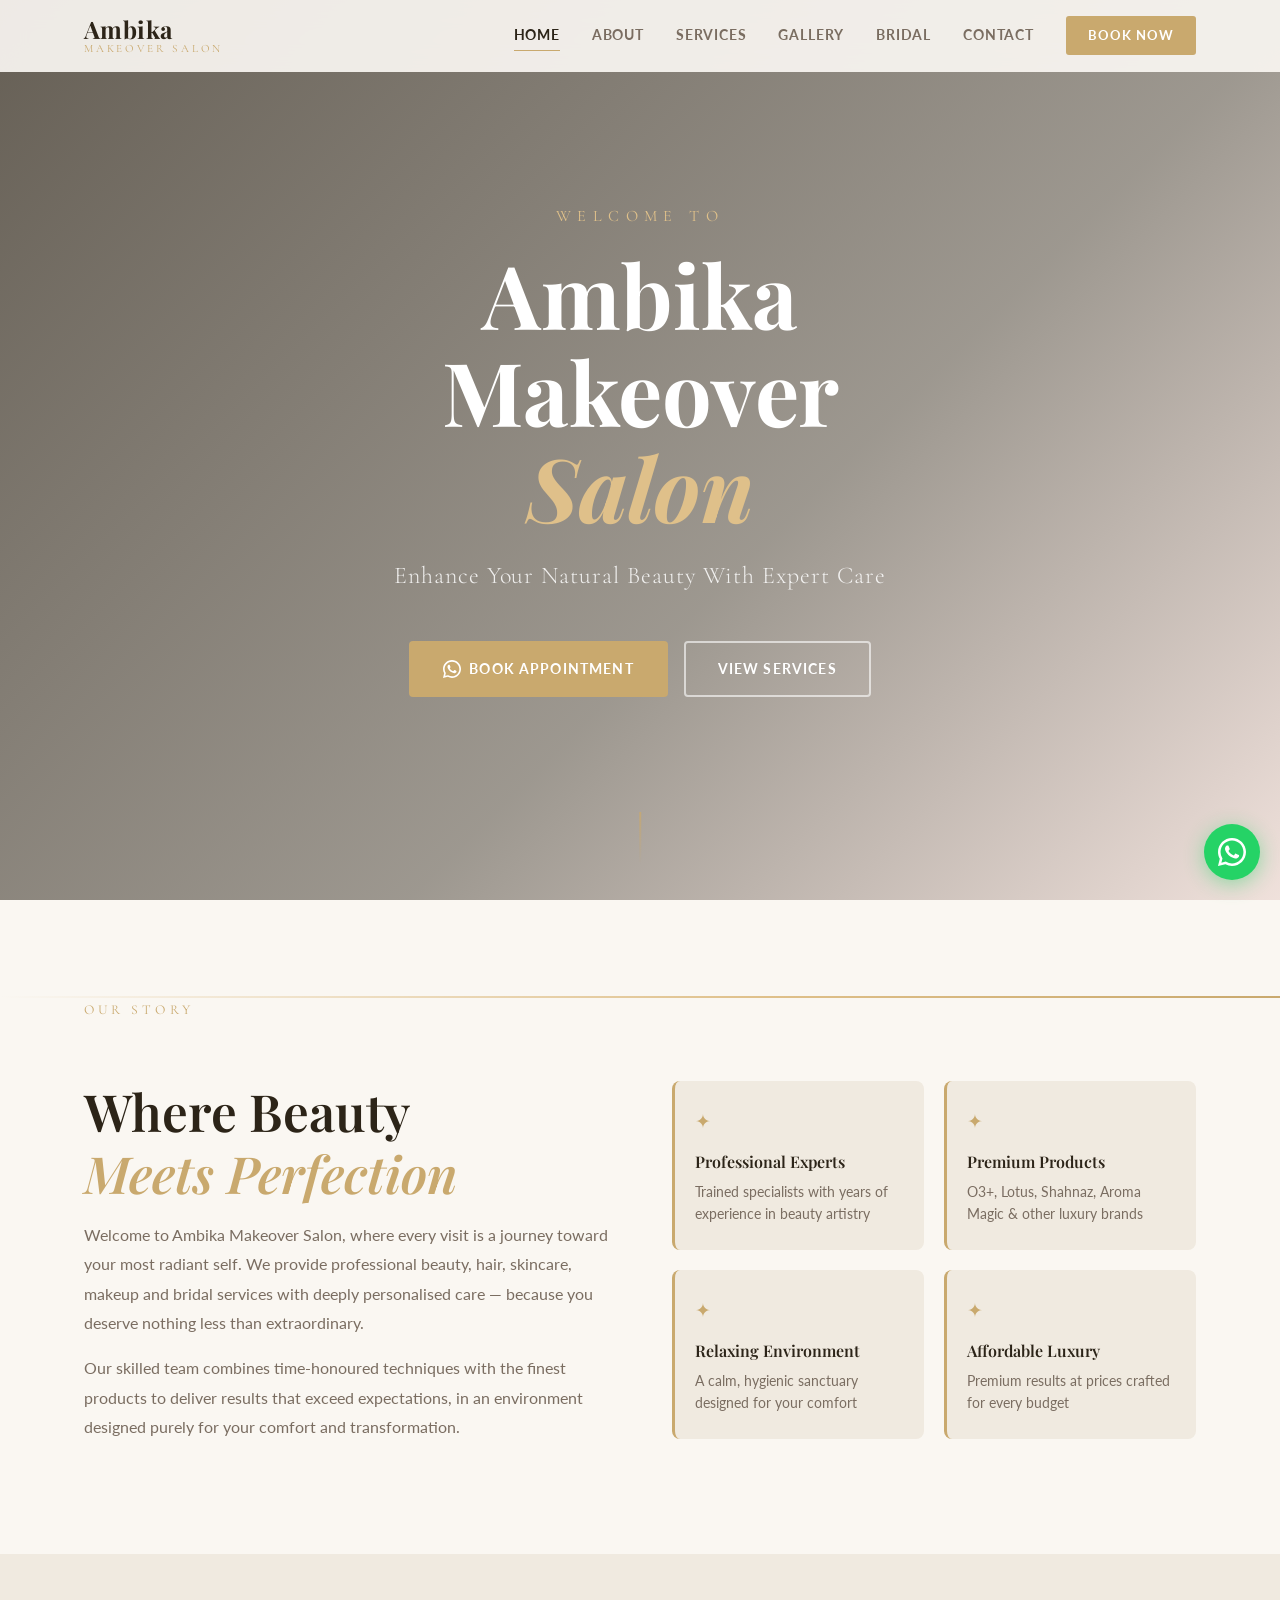
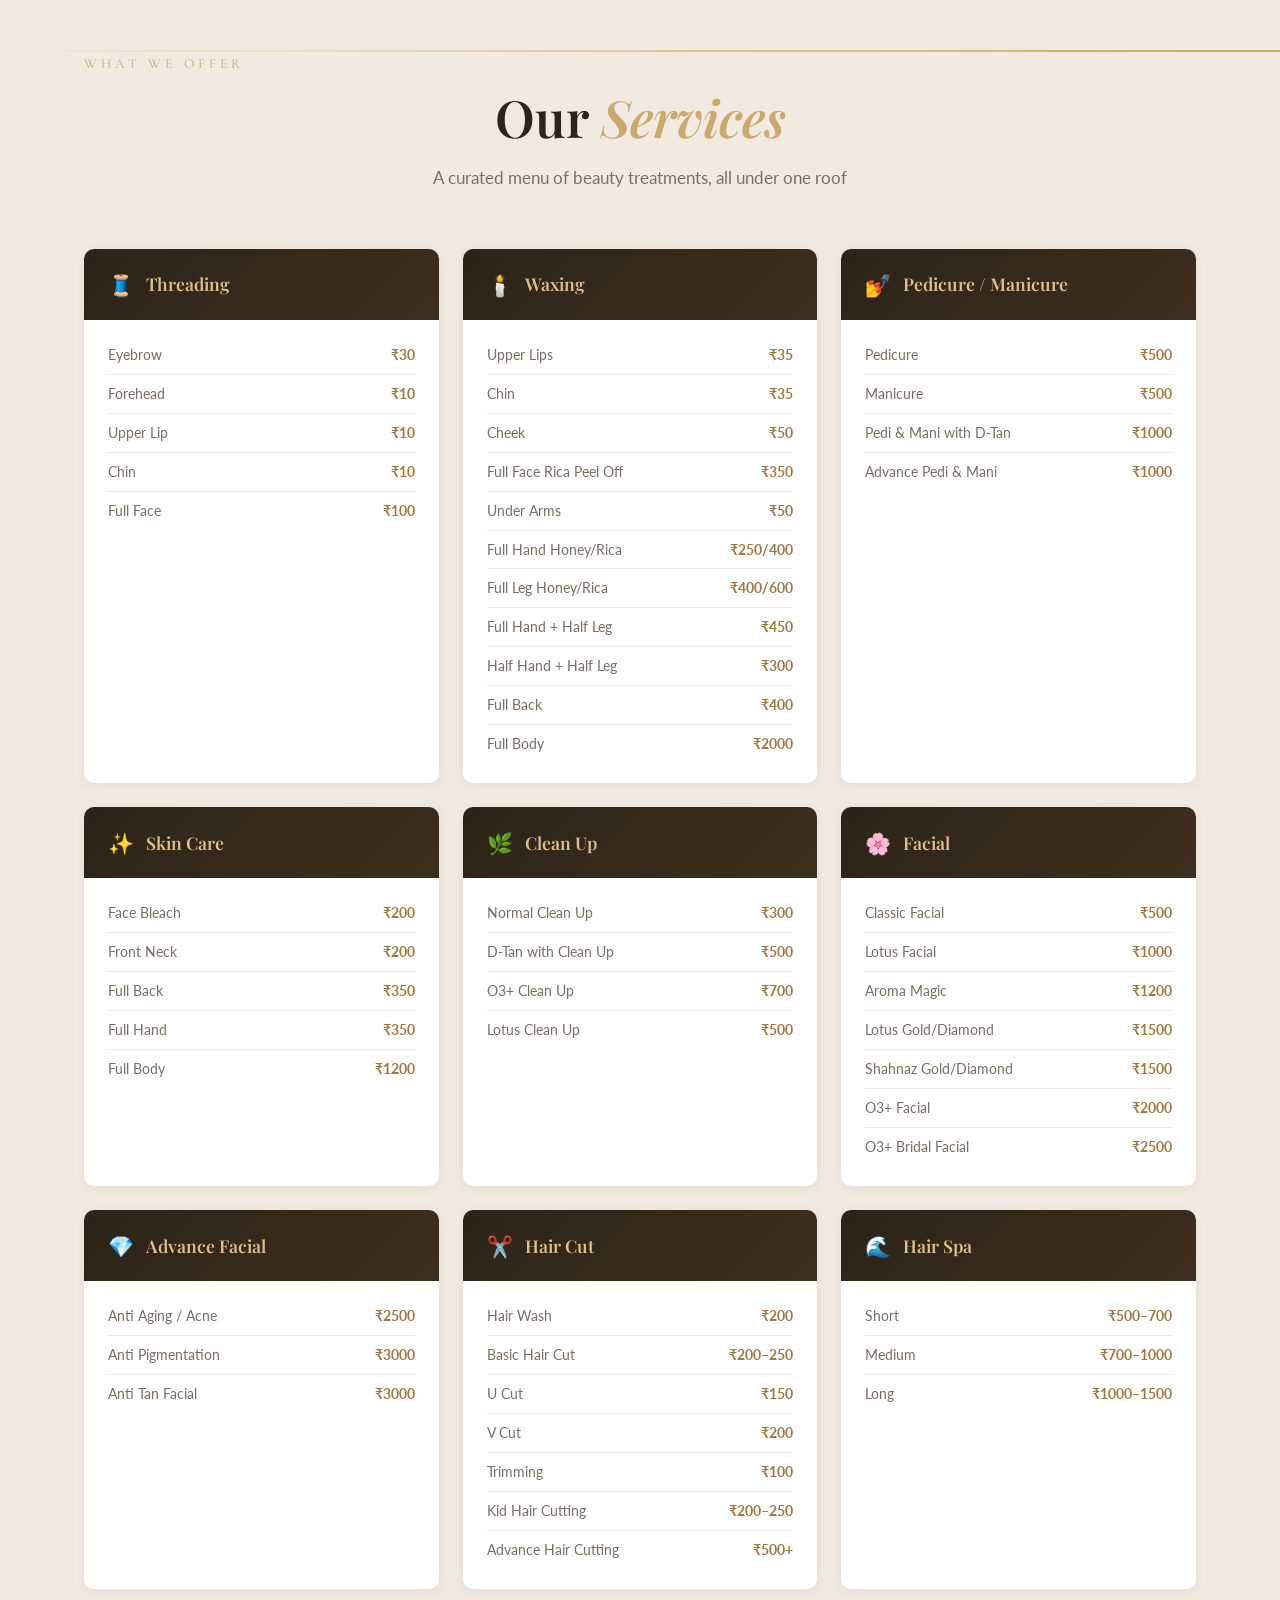
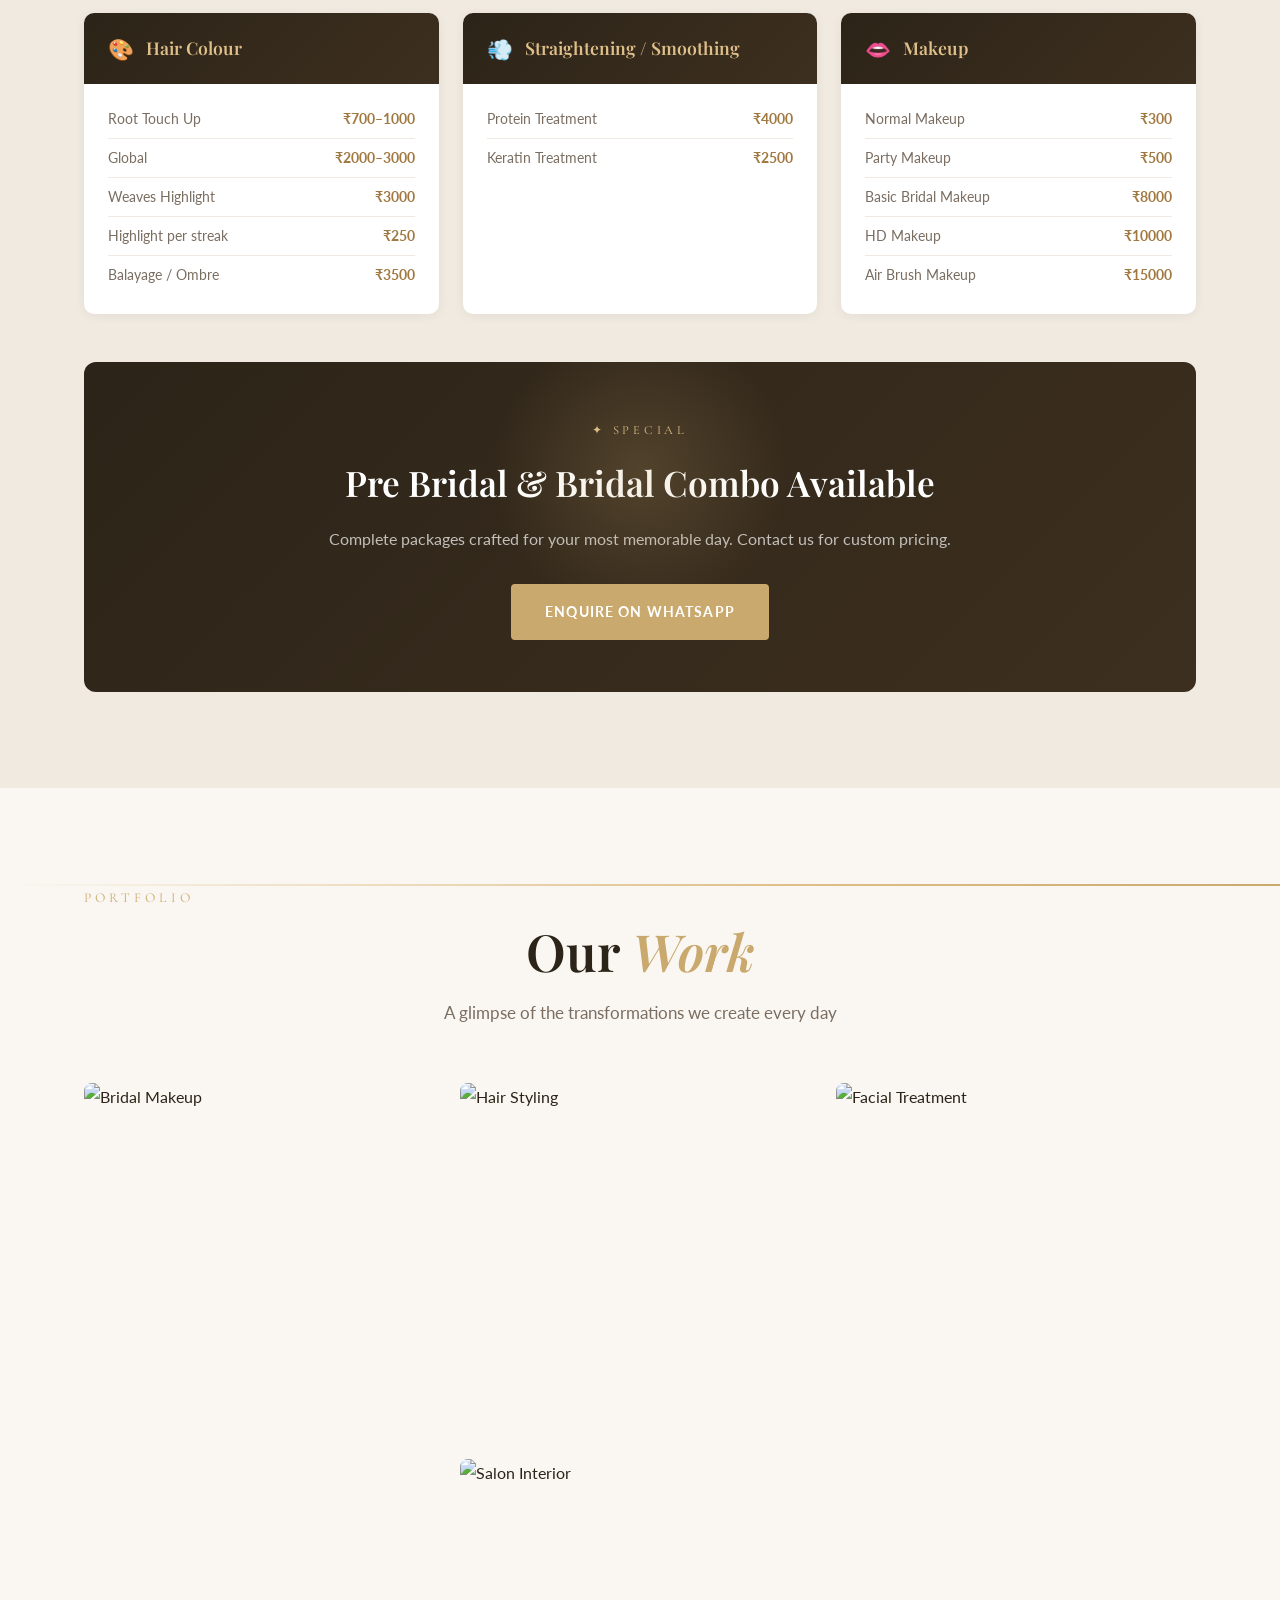
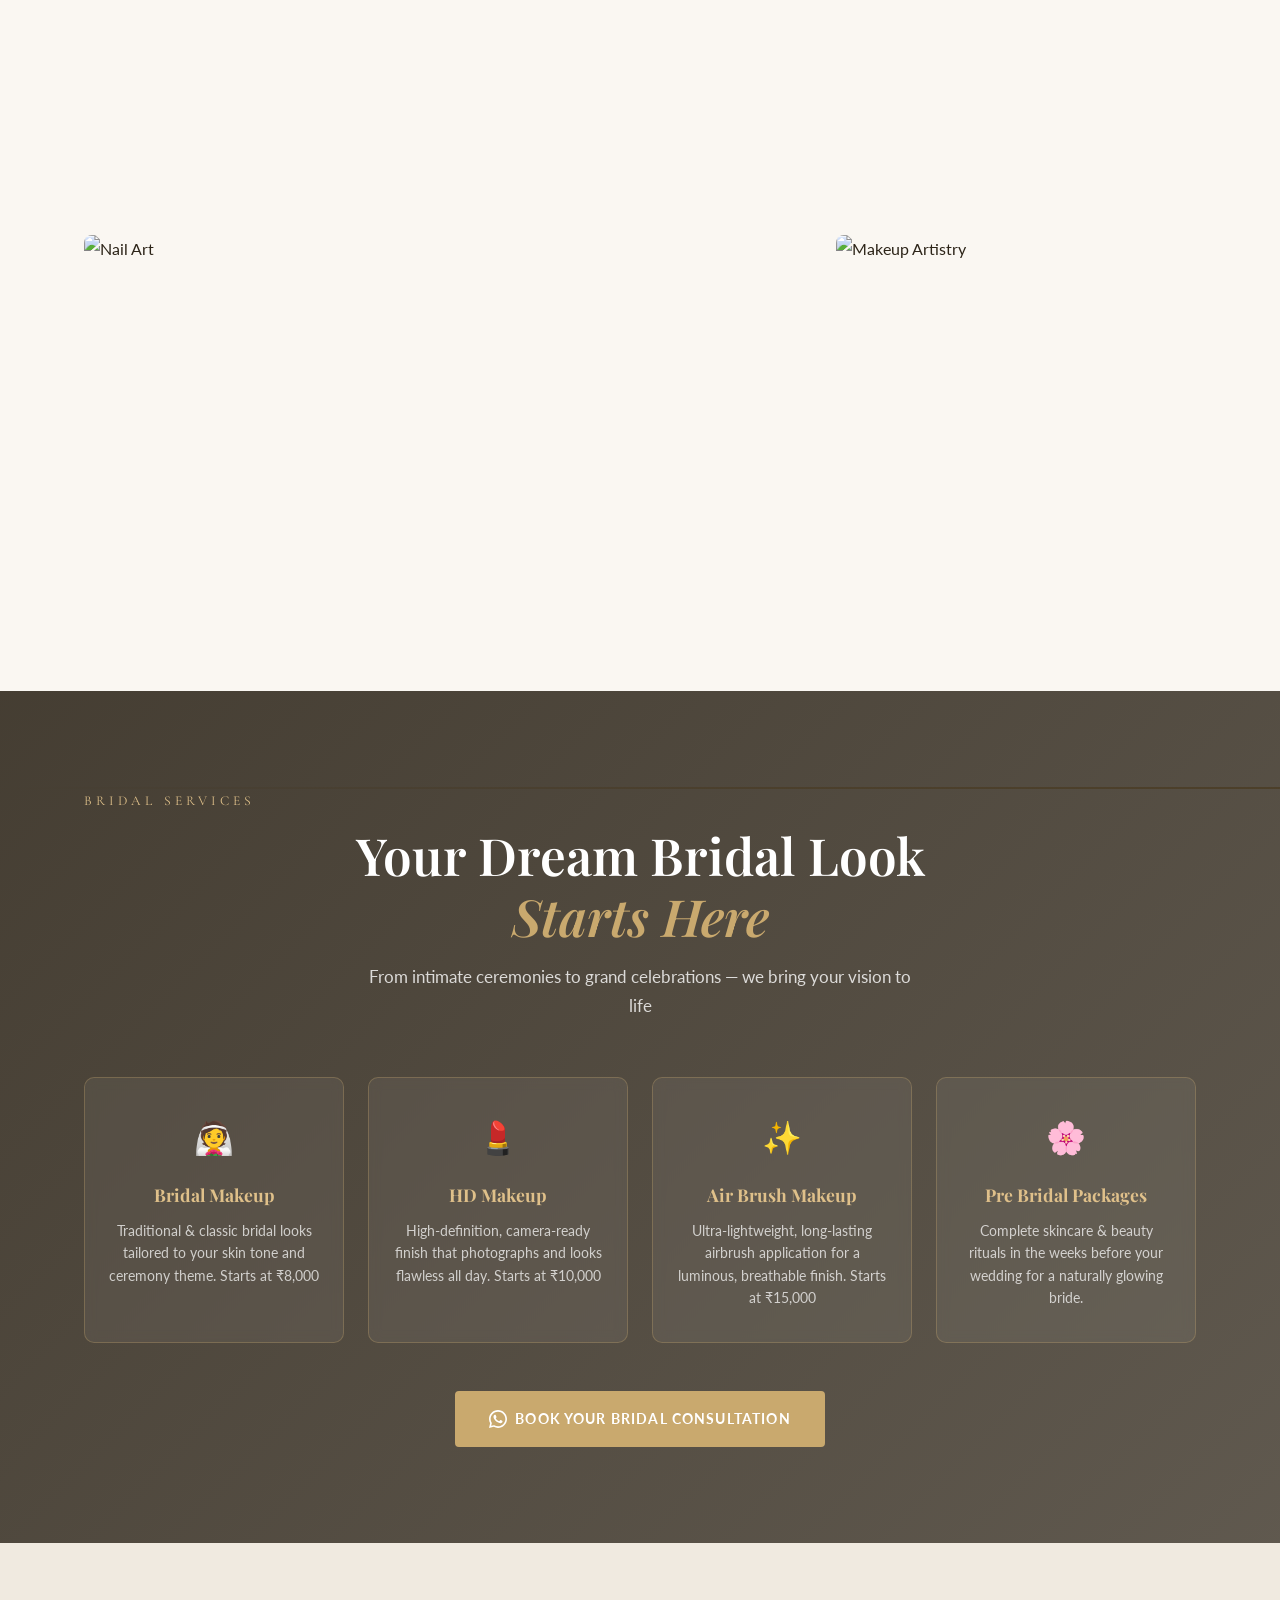
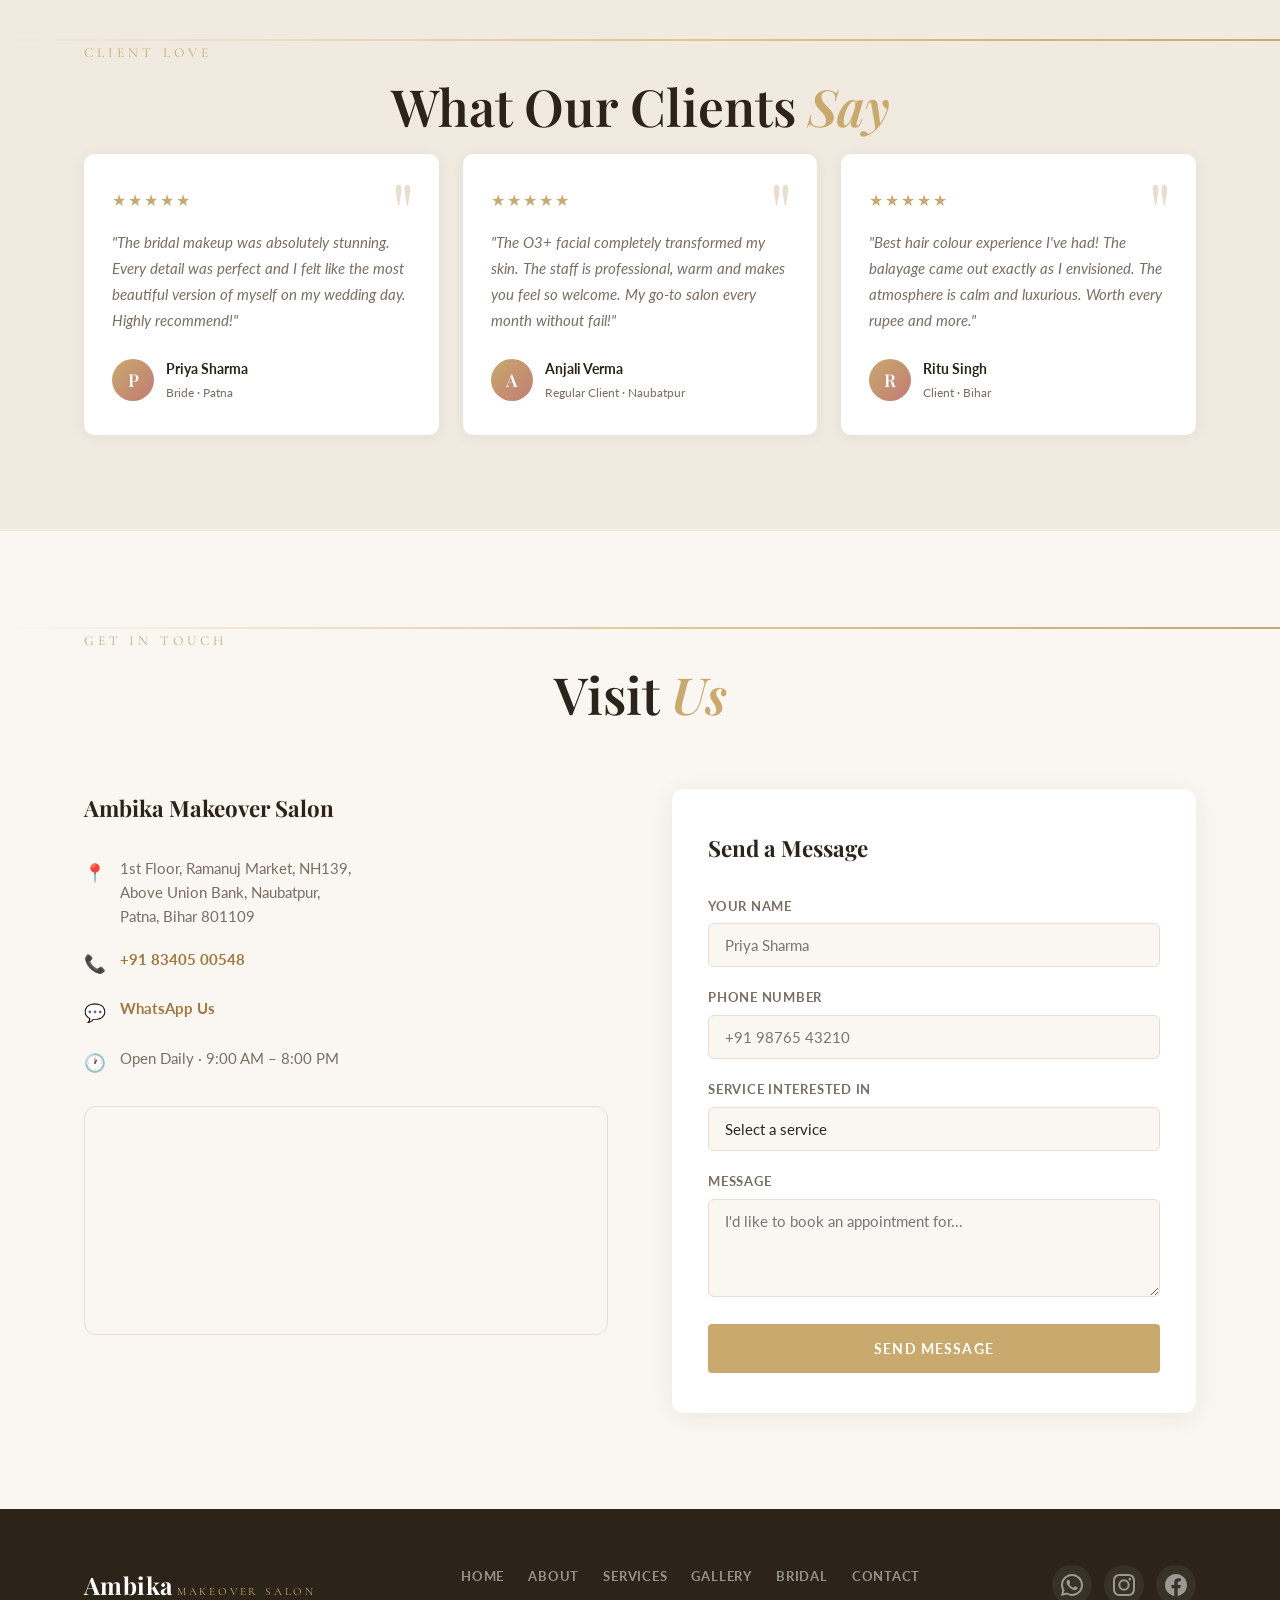
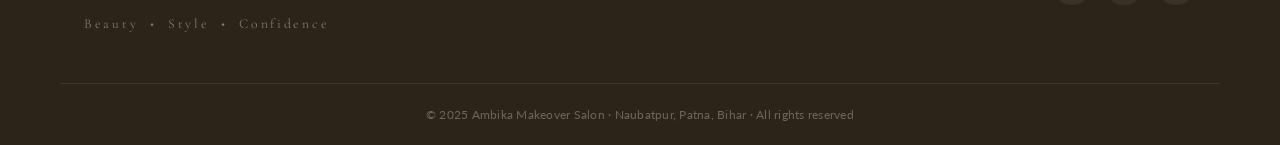
==== index.html @ 4e03d45d "Add files via upload" ====
<!DOCTYPE html>
<html lang="en">
<head>
  <meta charset="UTF-8" />
  <meta name="viewport" content="width=device-width, initial-scale=1.0" />
  <title>Ambika Makeover Salon – Beauty · Style · Confidence</title>
  <link rel="preconnect" href="https://fonts.googleapis.com" />
  <link rel="preconnect" href="https://fonts.gstatic.com" crossorigin />
  <link href="https://fonts.googleapis.com/css2?family=Playfair+Display:ital,wght@0,400;0,600;0,700;1,400;1,600&family=Lato:wght@300;400;700&family=Cormorant+Garamond:ital,wght@0,300;0,400;1,300&display=swap" rel="stylesheet" />
  <link rel="stylesheet" href="style.css" />
</head>
<body>

  <!-- ========== NAVBAR ========== -->
  <header class="navbar" id="navbar">
    <div class="nav-inner">
      <a href="#home" class="nav-logo">
        <span class="logo-main">Ambika</span>
        <span class="logo-sub">Makeover Salon</span>
      </a>

      <button class="nav-toggle" id="navToggle" aria-label="Toggle menu">
        <span></span><span></span><span></span>
      </button>

      <nav class="nav-links" id="navLinks">
        <a href="#home" class="nav-link">Home</a>
        <a href="#about" class="nav-link">About</a>
        <a href="#services" class="nav-link">Services</a>
        <a href="#gallery" class="nav-link">Gallery</a>
        <a href="#bridal" class="nav-link">Bridal</a>
        <a href="#contact" class="nav-link">Contact</a>
        <a href="https://wa.me/918340500548?text=Hi%2C%20I%20would%20like%20to%20book%20an%20appointment%20at%20Ambika%20Makeover%20Salon." 
           class="nav-book" target="_blank" rel="noopener">Book Now</a>
      </nav>
    </div>
  </header>

  <!-- ========== HERO ========== -->
  <section class="hero" id="home">
    <div class="hero-overlay"></div>
    <div class="hero-content reveal-hero">
      <p class="hero-eyebrow">Welcome to</p>
      <h1 class="hero-title">Ambika Makeover<br><em>Salon</em></h1>
      <p class="hero-tagline">Enhance Your Natural Beauty With Expert Care</p>
      <div class="hero-actions">
        <a href="https://wa.me/918340500548?text=Hi%2C%20I%20would%20like%20to%20book%20an%20appointment." 
           class="btn-primary" target="_blank" rel="noopener">
          <svg width="18" height="18" viewBox="0 0 24 24" fill="currentColor"><path d="M17.472 14.382c-.297-.149-1.758-.867-2.03-.967-.273-.099-.471-.148-.67.15-.197.297-.767.966-.94 1.164-.173.199-.347.223-.644.075-.297-.15-1.255-.463-2.39-1.475-.883-.788-1.48-1.761-1.653-2.059-.173-.297-.018-.458.13-.606.134-.133.298-.347.446-.52.149-.174.198-.298.298-.497.099-.198.05-.371-.025-.52-.075-.149-.669-1.612-.916-2.207-.242-.579-.487-.5-.669-.51-.173-.008-.371-.01-.57-.01-.198 0-.52.074-.792.372-.272.297-1.04 1.016-1.04 2.479 0 1.462 1.065 2.875 1.213 3.074.149.198 2.096 3.2 5.077 4.487.709.306 1.262.489 1.694.625.712.227 1.36.195 1.871.118.571-.085 1.758-.719 2.006-1.413.248-.694.248-1.289.173-1.413-.074-.124-.272-.198-.57-.347z"/><path d="M12 0C5.373 0 0 5.373 0 12c0 2.115.554 4.1 1.523 5.824L0 24l6.336-1.501A11.93 11.93 0 0 0 12 24c6.627 0 12-5.373 12-12S18.627 0 12 0zm0 21.818a9.794 9.794 0 0 1-4.988-1.363l-.358-.213-3.761.891.953-3.657-.233-.374A9.794 9.794 0 0 1 2.182 12C2.182 6.57 6.57 2.182 12 2.182S21.818 6.57 21.818 12 17.43 21.818 12 21.818z"/></svg>
          Book Appointment
        </a>
        <a href="#services" class="btn-outline">View Services</a>
      </div>
    </div>
    <div class="hero-scroll-hint">
      <span></span>
    </div>
  </section>

  <!-- ========== ABOUT ========== -->
  <section class="about section-pad" id="about">
    <div class="shimmer-rule"></div>
    <div class="container">
      <div class="section-label">Our Story</div>
      <div class="about-grid">
        <div class="about-text scroll-reveal">
          <h2 class="section-title">Where Beauty<br><em>Meets Perfection</em></h2>
          <p class="about-desc">Welcome to Ambika Makeover Salon, where every visit is a journey toward your most radiant self. We provide professional beauty, hair, skincare, makeup and bridal services with deeply personalised care — because you deserve nothing less than extraordinary.</p>
          <p class="about-desc">Our skilled team combines time-honoured techniques with the finest products to deliver results that exceed expectations, in an environment designed purely for your comfort and transformation.</p>
        </div>
        <div class="about-highlights scroll-reveal">
          <div class="highlight-card">
            <div class="highlight-icon">✦</div>
            <h3>Professional Experts</h3>
            <p>Trained specialists with years of experience in beauty artistry</p>
          </div>
          <div class="highlight-card">
            <div class="highlight-icon">✦</div>
            <h3>Premium Products</h3>
            <p>O3+, Lotus, Shahnaz, Aroma Magic &amp; other luxury brands</p>
          </div>
          <div class="highlight-card">
            <div class="highlight-icon">✦</div>
            <h3>Relaxing Environment</h3>
            <p>A calm, hygienic sanctuary designed for your comfort</p>
          </div>
          <div class="highlight-card">
            <div class="highlight-icon">✦</div>
            <h3>Affordable Luxury</h3>
            <p>Premium results at prices crafted for every budget</p>
          </div>
        </div>
      </div>
    </div>
  </section>

  <!-- ========== SERVICES ========== -->
  <section class="services section-pad" id="services">
    <div class="shimmer-rule"></div>
    <div class="container">
      <div class="section-label">What We Offer</div>
      <h2 class="section-title text-center">Our <em>Services</em></h2>
      <p class="section-sub text-center">A curated menu of beauty treatments, all under one roof</p>

      <div class="services-grid">

        <!-- Threading -->
        <div class="service-card scroll-reveal">
          <div class="service-card-header">
            <span class="service-icon">🧵</span>
            <h3>Threading</h3>
          </div>
          <ul class="price-list">
            <li><span>Eyebrow</span><span>₹30</span></li>
            <li><span>Forehead</span><span>₹10</span></li>
            <li><span>Upper Lip</span><span>₹10</span></li>
            <li><span>Chin</span><span>₹10</span></li>
            <li><span>Full Face</span><span>₹100</span></li>
          </ul>
        </div>

        <!-- Waxing -->
        <div class="service-card scroll-reveal">
          <div class="service-card-header">
            <span class="service-icon">🕯️</span>
            <h3>Waxing</h3>
          </div>
          <ul class="price-list">
            <li><span>Upper Lips</span><span>₹35</span></li>
            <li><span>Chin</span><span>₹35</span></li>
            <li><span>Cheek</span><span>₹50</span></li>
            <li><span>Full Face Rica Peel Off</span><span>₹350</span></li>
            <li><span>Under Arms</span><span>₹50</span></li>
            <li><span>Full Hand Honey/Rica</span><span>₹250/400</span></li>
            <li><span>Full Leg Honey/Rica</span><span>₹400/600</span></li>
            <li><span>Full Hand + Half Leg</span><span>₹450</span></li>
            <li><span>Half Hand + Half Leg</span><span>₹300</span></li>
            <li><span>Full Back</span><span>₹400</span></li>
            <li><span>Full Body</span><span>₹2000</span></li>
          </ul>
        </div>

        <!-- Pedicure / Manicure -->
        <div class="service-card scroll-reveal">
          <div class="service-card-header">
            <span class="service-icon">💅</span>
            <h3>Pedicure / Manicure</h3>
          </div>
          <ul class="price-list">
            <li><span>Pedicure</span><span>₹500</span></li>
            <li><span>Manicure</span><span>₹500</span></li>
            <li><span>Pedi & Mani with D-Tan</span><span>₹1000</span></li>
            <li><span>Advance Pedi & Mani</span><span>₹1000</span></li>
          </ul>
        </div>

        <!-- Skin Care -->
        <div class="service-card scroll-reveal">
          <div class="service-card-header">
            <span class="service-icon">✨</span>
            <h3>Skin Care</h3>
          </div>
          <ul class="price-list">
            <li><span>Face Bleach</span><span>₹200</span></li>
            <li><span>Front Neck</span><span>₹200</span></li>
            <li><span>Full Back</span><span>₹350</span></li>
            <li><span>Full Hand</span><span>₹350</span></li>
            <li><span>Full Body</span><span>₹1200</span></li>
          </ul>
        </div>

        <!-- Clean Up -->
        <div class="service-card scroll-reveal">
          <div class="service-card-header">
            <span class="service-icon">🌿</span>
            <h3>Clean Up</h3>
          </div>
          <ul class="price-list">
            <li><span>Normal Clean Up</span><span>₹300</span></li>
            <li><span>D-Tan with Clean Up</span><span>₹500</span></li>
            <li><span>O3+ Clean Up</span><span>₹700</span></li>
            <li><span>Lotus Clean Up</span><span>₹500</span></li>
          </ul>
        </div>

        <!-- Facial -->
        <div class="service-card scroll-reveal">
          <div class="service-card-header">
            <span class="service-icon">🌸</span>
            <h3>Facial</h3>
          </div>
          <ul class="price-list">
            <li><span>Classic Facial</span><span>₹500</span></li>
            <li><span>Lotus Facial</span><span>₹1000</span></li>
            <li><span>Aroma Magic</span><span>₹1200</span></li>
            <li><span>Lotus Gold/Diamond</span><span>₹1500</span></li>
            <li><span>Shahnaz Gold/Diamond</span><span>₹1500</span></li>
            <li><span>O3+ Facial</span><span>₹2000</span></li>
            <li><span>O3+ Bridal Facial</span><span>₹2500</span></li>
          </ul>
        </div>

        <!-- Advance Facial -->
        <div class="service-card scroll-reveal">
          <div class="service-card-header">
            <span class="service-icon">💎</span>
            <h3>Advance Facial</h3>
          </div>
          <ul class="price-list">
            <li><span>Anti Aging / Acne</span><span>₹2500</span></li>
            <li><span>Anti Pigmentation</span><span>₹3000</span></li>
            <li><span>Anti Tan Facial</span><span>₹3000</span></li>
          </ul>
        </div>

        <!-- Hair Cut -->
        <div class="service-card scroll-reveal">
          <div class="service-card-header">
            <span class="service-icon">✂️</span>
            <h3>Hair Cut</h3>
          </div>
          <ul class="price-list">
            <li><span>Hair Wash</span><span>₹200</span></li>
            <li><span>Basic Hair Cut</span><span>₹200–250</span></li>
            <li><span>U Cut</span><span>₹150</span></li>
            <li><span>V Cut</span><span>₹200</span></li>
            <li><span>Trimming</span><span>₹100</span></li>
            <li><span>Kid Hair Cutting</span><span>₹200–250</span></li>
            <li><span>Advance Hair Cutting</span><span>₹500+</span></li>
          </ul>
        </div>

        <!-- Hair Spa -->
        <div class="service-card scroll-reveal">
          <div class="service-card-header">
            <span class="service-icon">🌊</span>
            <h3>Hair Spa</h3>
          </div>
          <ul class="price-list">
            <li><span>Short</span><span>₹500–700</span></li>
            <li><span>Medium</span><span>₹700–1000</span></li>
            <li><span>Long</span><span>₹1000–1500</span></li>
          </ul>
        </div>

        <!-- Hair Colour -->
        <div class="service-card scroll-reveal">
          <div class="service-card-header">
            <span class="service-icon">🎨</span>
            <h3>Hair Colour</h3>
          </div>
          <ul class="price-list">
            <li><span>Root Touch Up</span><span>₹700–1000</span></li>
            <li><span>Global</span><span>₹2000–3000</span></li>
            <li><span>Weaves Highlight</span><span>₹3000</span></li>
            <li><span>Highlight per streak</span><span>₹250</span></li>
            <li><span>Balayage / Ombre</span><span>₹3500</span></li>
          </ul>
        </div>

        <!-- Straightening / Smoothing -->
        <div class="service-card scroll-reveal">
          <div class="service-card-header">
            <span class="service-icon">💨</span>
            <h3>Straightening / Smoothing</h3>
          </div>
          <ul class="price-list">
            <li><span>Protein Treatment</span><span>₹4000</span></li>
            <li><span>Keratin Treatment</span><span>₹2500</span></li>
          </ul>
        </div>

        <!-- Makeup -->
        <div class="service-card scroll-reveal">
          <div class="service-card-header">
            <span class="service-icon">👄</span>
            <h3>Makeup</h3>
          </div>
          <ul class="price-list">
            <li><span>Normal Makeup</span><span>₹300</span></li>
            <li><span>Party Makeup</span><span>₹500</span></li>
            <li><span>Basic Bridal Makeup</span><span>₹8000</span></li>
            <li><span>HD Makeup</span><span>₹10000</span></li>
            <li><span>Air Brush Makeup</span><span>₹15000</span></li>
          </ul>
        </div>

      </div><!-- end services-grid -->

      <!-- Bridal Combo Banner -->
      <div class="bridal-combo-banner scroll-reveal">
        <div class="combo-glow"></div>
        <span class="combo-badge">✦ Special</span>
        <h3>Pre Bridal &amp; Bridal Combo Available</h3>
        <p>Complete packages crafted for your most memorable day. Contact us for custom pricing.</p>
        <a href="https://wa.me/918340500548?text=Hi%2C%20I%20am%20interested%20in%20the%20Pre%20Bridal%20%26%20Bridal%20Combo%20packages." 
           class="btn-primary" target="_blank" rel="noopener">Enquire on WhatsApp</a>
      </div>
    </div>
  </section>

  <!-- ========== GALLERY ========== -->
  <section class="gallery section-pad" id="gallery">
    <div class="shimmer-rule"></div>
    <div class="container">
      <div class="section-label">Portfolio</div>
      <h2 class="section-title text-center">Our <em>Work</em></h2>
      <p class="section-sub text-center">A glimpse of the transformations we create every day</p>

      <div class="gallery-grid">
        <div class="gallery-item gallery-item--large scroll-reveal">
          <img src="https://images.unsplash.com/photo-1487412912498-0447578fcca8?w=800&q=80&auto=format&fit=crop" alt="Bridal Makeup" loading="lazy" />
          <div class="gallery-caption">Bridal Makeup</div>
        </div>
        <div class="gallery-item scroll-reveal">
          <img src="https://images.unsplash.com/photo-1522337360788-8b13dee7a37e?w=600&q=80&auto=format&fit=crop" alt="Hair Styling" loading="lazy" />
          <div class="gallery-caption">Hair Styling</div>
        </div>
        <div class="gallery-item scroll-reveal">
          <img src="https://images.unsplash.com/photo-1560869713-7d0a29430803?w=600&q=80&auto=format&fit=crop" alt="Facial Treatment" loading="lazy" />
          <div class="gallery-caption">Facial Treatment</div>
        </div>
        <div class="gallery-item scroll-reveal">
          <img src="https://images.unsplash.com/photo-1516975080664-ed2fc6a32937?w=600&q=80&auto=format&fit=crop" alt="Salon Interior" loading="lazy" />
          <div class="gallery-caption">Our Salon</div>
        </div>
        <div class="gallery-item gallery-item--wide scroll-reveal">
          <img src="https://images.unsplash.com/photo-1559599101-f09722fb4948?w=800&q=80&auto=format&fit=crop" alt="Nail Art" loading="lazy" />
          <div class="gallery-caption">Nail Art</div>
        </div>
        <div class="gallery-item scroll-reveal">
          <img src="https://images.unsplash.com/photo-1500840216050-6ffa99d75160?w=600&q=80&auto=format&fit=crop" alt="Makeup Artistry" loading="lazy" />
          <div class="gallery-caption">Makeup Artistry</div>
        </div>
      </div>
    </div>
  </section>

  <!-- ========== BRIDAL ========== -->
  <section class="bridal section-pad" id="bridal">
    <div class="shimmer-rule"></div>
    <div class="bridal-bg-overlay"></div>
    <div class="container">
      <div class="section-label light">Bridal Services</div>
      <h2 class="section-title text-center light">Your Dream Bridal Look<br><em>Starts Here</em></h2>
      <p class="section-sub text-center light">From intimate ceremonies to grand celebrations — we bring your vision to life</p>

      <div class="bridal-cards">
        <div class="bridal-card scroll-reveal">
          <div class="bridal-card-icon">👰</div>
          <h3>Bridal Makeup</h3>
          <p>Traditional &amp; classic bridal looks tailored to your skin tone and ceremony theme. Starts at ₹8,000</p>
        </div>
        <div class="bridal-card scroll-reveal">
          <div class="bridal-card-icon">💄</div>
          <h3>HD Makeup</h3>
          <p>High-definition, camera-ready finish that photographs and looks flawless all day. Starts at ₹10,000</p>
        </div>
        <div class="bridal-card scroll-reveal">
          <div class="bridal-card-icon">✨</div>
          <h3>Air Brush Makeup</h3>
          <p>Ultra-lightweight, long-lasting airbrush application for a luminous, breathable finish. Starts at ₹15,000</p>
        </div>
        <div class="bridal-card scroll-reveal">
          <div class="bridal-card-icon">🌸</div>
          <h3>Pre Bridal Packages</h3>
          <p>Complete skincare &amp; beauty rituals in the weeks before your wedding for a naturally glowing bride.</p>
        </div>
      </div>

      <div class="bridal-cta scroll-reveal">
        <a href="https://wa.me/918340500548?text=Hi%2C%20I%20am%20interested%20in%20Bridal%20packages%20at%20Ambika%20Makeover%20Salon." 
           class="btn-primary" target="_blank" rel="noopener">
          <svg width="18" height="18" viewBox="0 0 24 24" fill="currentColor"><path d="M17.472 14.382c-.297-.149-1.758-.867-2.03-.967-.273-.099-.471-.148-.67.15-.197.297-.767.966-.94 1.164-.173.199-.347.223-.644.075-.297-.15-1.255-.463-2.39-1.475-.883-.788-1.48-1.761-1.653-2.059-.173-.297-.018-.458.13-.606.134-.133.298-.347.446-.52.149-.174.198-.298.298-.497.099-.198.05-.371-.025-.52-.075-.149-.669-1.612-.916-2.207-.242-.579-.487-.5-.669-.51-.173-.008-.371-.01-.57-.01-.198 0-.52.074-.792.372-.272.297-1.04 1.016-1.04 2.479 0 1.462 1.065 2.875 1.213 3.074.149.198 2.096 3.2 5.077 4.487.709.306 1.262.489 1.694.625.712.227 1.36.195 1.871.118.571-.085 1.758-.719 2.006-1.413.248-.694.248-1.289.173-1.413-.074-.124-.272-.198-.57-.347z"/><path d="M12 0C5.373 0 0 5.373 0 12c0 2.115.554 4.1 1.523 5.824L0 24l6.336-1.501A11.93 11.93 0 0 0 12 24c6.627 0 12-5.373 12-12S18.627 0 12 0zm0 21.818a9.794 9.794 0 0 1-4.988-1.363l-.358-.213-3.761.891.953-3.657-.233-.374A9.794 9.794 0 0 1 2.182 12C2.182 6.57 6.57 2.182 12 2.182S21.818 6.57 21.818 12 17.43 21.818 12 21.818z"/></svg>
          Book Your Bridal Consultation
        </a>
      </div>
    </div>
  </section>

  <!-- ========== TESTIMONIALS ========== -->
  <section class="testimonials section-pad" id="testimonials">
    <div class="shimmer-rule"></div>
    <div class="container">
      <div class="section-label">Client Love</div>
      <h2 class="section-title text-center">What Our Clients <em>Say</em></h2>

      <div class="testi-grid">
        <div class="testi-card scroll-reveal">
          <div class="testi-stars">★★★★★</div>
          <p class="testi-text">"The bridal makeup was absolutely stunning. Every detail was perfect and I felt like the most beautiful version of myself on my wedding day. Highly recommend!"</p>
          <div class="testi-author">
            <div class="testi-avatar">P</div>
            <div>
              <div class="testi-name">Priya Sharma</div>
              <div class="testi-role">Bride · Patna</div>
            </div>
          </div>
        </div>

        <div class="testi-card scroll-reveal">
          <div class="testi-stars">★★★★★</div>
          <p class="testi-text">"The O3+ facial completely transformed my skin. The staff is professional, warm and makes you feel so welcome. My go-to salon every month without fail!"</p>
          <div class="testi-author">
            <div class="testi-avatar">A</div>
            <div>
              <div class="testi-name">Anjali Verma</div>
              <div class="testi-role">Regular Client · Naubatpur</div>
            </div>
          </div>
        </div>

        <div class="testi-card scroll-reveal">
          <div class="testi-stars">★★★★★</div>
          <p class="testi-text">"Best hair colour experience I've had! The balayage came out exactly as I envisioned. The atmosphere is calm and luxurious. Worth every rupee and more."</p>
          <div class="testi-author">
            <div class="testi-avatar">R</div>
            <div>
              <div class="testi-name">Ritu Singh</div>
              <div class="testi-role">Client · Bihar</div>
            </div>
          </div>
        </div>
      </div>
    </div>
  </section>

  <!-- ========== CONTACT ========== -->
  <section class="contact section-pad" id="contact">
    <div class="shimmer-rule"></div>
    <div class="container">
      <div class="section-label">Get In Touch</div>
      <h2 class="section-title text-center">Visit <em>Us</em></h2>

      <div class="contact-grid">
        <div class="contact-info scroll-reveal">
          <h3>Ambika Makeover Salon</h3>
          <div class="contact-detail">
            <span class="contact-icon">📍</span>
            <p>1st Floor, Ramanuj Market, NH139,<br>Above Union Bank, Naubatpur,<br>Patna, Bihar 801109</p>
          </div>
          <div class="contact-detail">
            <span class="contact-icon">📞</span>
            <p><a href="tel:+918340500548">+91 83405 00548</a></p>
          </div>
          <div class="contact-detail">
            <span class="contact-icon">💬</span>
            <p><a href="https://wa.me/918340500548" target="_blank" rel="noopener">WhatsApp Us</a></p>
          </div>
          <div class="contact-detail">
            <span class="contact-icon">🕐</span>
            <p>Open Daily · 9:00 AM – 8:00 PM</p>
          </div>

          <!-- Map placeholder -->
          <div class="map-placeholder">
            <iframe
              src="https://www.google.com/maps/embed?pb=!1m18!1m12!1m3!1d3599.5!2d84.9!3d25.5!2m3!1f0!2f0!3f0!3m2!1i1024!2i768!4f13.1!3m3!1m2!1s0x0%3A0x0!2zMjXCsDMwJzAwLjAiTiA4NMKwNTQnMDAuMCJF!5e0!3m2!1sen!2sin!4v1700000000000!5m2!1sen!2sin"
              width="100%" height="220" style="border:0;border-radius:12px;" allowfullscreen="" loading="lazy"
              referrerpolicy="no-referrer-when-downgrade" title="Ambika Makeover Salon Location"></iframe>
          </div>
        </div>

        <div class="contact-form-wrap scroll-reveal">
          <form class="contact-form" id="contactForm">
            <h3>Send a Message</h3>
            <div class="form-group">
              <label for="fname">Your Name</label>
              <input type="text" id="fname" name="name" placeholder="Priya Sharma" required />
            </div>
            <div class="form-group">
              <label for="fphone">Phone Number</label>
              <input type="tel" id="fphone" name="phone" placeholder="+91 98765 43210" required />
            </div>
            <div class="form-group">
              <label for="fservice">Service Interested In</label>
              <select id="fservice" name="service">
                <option value="">Select a service</option>
                <option>Bridal Makeup</option>
                <option>Facial</option>
                <option>Hair Colour</option>
                <option>Hair Spa</option>
                <option>Waxing</option>
                <option>Pre Bridal Package</option>
                <option>Other</option>
              </select>
            </div>
            <div class="form-group">
              <label for="fmsg">Message</label>
              <textarea id="fmsg" name="message" rows="4" placeholder="I'd like to book an appointment for..."></textarea>
            </div>
            <button type="submit" class="btn-primary btn-full">Send Message</button>
            <div class="form-success" id="formSuccess">Thank you! We'll get back to you on WhatsApp shortly. 💖</div>
          </form>
        </div>
      </div>
    </div>
  </section>

  <!-- ========== FOOTER ========== -->
  <footer class="footer">
    <div class="footer-inner container">
      <div class="footer-brand">
        <span class="logo-main">Ambika</span>
        <span class="logo-sub">Makeover Salon</span>
        <p class="footer-tagline">Beauty &nbsp;•&nbsp; Style &nbsp;•&nbsp; Confidence</p>
      </div>
      <div class="footer-links">
        <a href="#home">Home</a>
        <a href="#about">About</a>
        <a href="#services">Services</a>
        <a href="#gallery">Gallery</a>
        <a href="#bridal">Bridal</a>
        <a href="#contact">Contact</a>
      </div>
      <div class="footer-social">
        <!-- WhatsApp -->
        <a href="https://wa.me/918340500548" target="_blank" rel="noopener" aria-label="WhatsApp" class="social-icon">
          <svg viewBox="0 0 24 24" width="22" height="22" fill="currentColor"><path d="M17.472 14.382c-.297-.149-1.758-.867-2.03-.967-.273-.099-.471-.148-.67.15-.197.297-.767.966-.94 1.164-.173.199-.347.223-.644.075-.297-.15-1.255-.463-2.39-1.475-.883-.788-1.48-1.761-1.653-2.059-.173-.297-.018-.458.13-.606.134-.133.298-.347.446-.52.149-.174.198-.298.298-.497.099-.198.05-.371-.025-.52-.075-.149-.669-1.612-.916-2.207-.242-.579-.487-.5-.669-.51-.173-.008-.371-.01-.57-.01-.198 0-.52.074-.792.372-.272.297-1.04 1.016-1.04 2.479 0 1.462 1.065 2.875 1.213 3.074.149.198 2.096 3.2 5.077 4.487.709.306 1.262.489 1.694.625.712.227 1.36.195 1.871.118.571-.085 1.758-.719 2.006-1.413.248-.694.248-1.289.173-1.413-.074-.124-.272-.198-.57-.347z"/><path d="M12 0C5.373 0 0 5.373 0 12c0 2.115.554 4.1 1.523 5.824L0 24l6.336-1.501A11.93 11.93 0 0 0 12 24c6.627 0 12-5.373 12-12S18.627 0 12 0zm0 21.818a9.794 9.794 0 0 1-4.988-1.363l-.358-.213-3.761.891.953-3.657-.233-.374A9.794 9.794 0 0 1 2.182 12C2.182 6.57 6.57 2.182 12 2.182S21.818 6.57 21.818 12 17.43 21.818 12 21.818z"/></svg>
        </a>
        <!-- Instagram placeholder -->
        <a href="#" aria-label="Instagram" class="social-icon">
          <svg viewBox="0 0 24 24" width="22" height="22" fill="currentColor"><path d="M12 2.163c3.204 0 3.584.012 4.85.07 3.252.148 4.771 1.691 4.919 4.919.058 1.265.069 1.645.069 4.849 0 3.205-.012 3.584-.069 4.849-.149 3.225-1.664 4.771-4.919 4.919-1.266.058-1.644.07-4.85.07-3.204 0-3.584-.012-4.849-.07-3.26-.149-4.771-1.699-4.919-4.92-.058-1.265-.07-1.644-.07-4.849 0-3.204.013-3.583.07-4.849.149-3.227 1.664-4.771 4.919-4.919 1.266-.057 1.645-.069 4.849-.069zM12 0C8.741 0 8.333.014 7.053.072 2.695.272.273 2.69.073 7.052.014 8.333 0 8.741 0 12c0 3.259.014 3.668.072 4.948.2 4.358 2.618 6.78 6.98 6.98C8.333 23.986 8.741 24 12 24c3.259 0 3.668-.014 4.948-.072 4.354-.2 6.782-2.618 6.979-6.98.059-1.28.073-1.689.073-4.948 0-3.259-.014-3.667-.072-4.947-.196-4.354-2.617-6.78-6.979-6.98C15.668.014 15.259 0 12 0zm0 5.838a6.162 6.162 0 1 0 0 12.324 6.162 6.162 0 0 0 0-12.324zM12 16a4 4 0 1 1 0-8 4 4 0 0 1 0 8zm6.406-11.845a1.44 1.44 0 1 0 0 2.881 1.44 1.44 0 0 0 0-2.881z"/></svg>
        </a>
        <!-- Facebook placeholder -->
        <a href="#" aria-label="Facebook" class="social-icon">
          <svg viewBox="0 0 24 24" width="22" height="22" fill="currentColor"><path d="M24 12.073c0-6.627-5.373-12-12-12s-12 5.373-12 12c0 5.99 4.388 10.954 10.125 11.854v-8.385H7.078v-3.47h3.047V9.43c0-3.007 1.792-4.669 4.533-4.669 1.312 0 2.686.235 2.686.235v2.953H15.83c-1.491 0-1.956.925-1.956 1.874v2.25h3.328l-.532 3.47h-2.796v8.385C19.612 23.027 24 18.062 24 12.073z"/></svg>
        </a>
      </div>
    </div>
    <div class="footer-bottom">
      <p>© 2025 Ambika Makeover Salon · Naubatpur, Patna, Bihar · All rights reserved</p>
    </div>
  </footer>

  <!-- Back to Top -->
  <button class="back-to-top" id="backToTop" aria-label="Back to top">↑</button>

  <!-- WhatsApp Floating Button -->
  <a href="https://wa.me/918340500548?text=Hi%2C%20I%20would%20like%20to%20book%20an%20appointment%20at%20Ambika%20Makeover%20Salon." 
     class="wa-float" target="_blank" rel="noopener" aria-label="Chat on WhatsApp">
    <svg viewBox="0 0 24 24" width="28" height="28" fill="white"><path d="M17.472 14.382c-.297-.149-1.758-.867-2.03-.967-.273-.099-.471-.148-.67.15-.197.297-.767.966-.94 1.164-.173.199-.347.223-.644.075-.297-.15-1.255-.463-2.39-1.475-.883-.788-1.48-1.761-1.653-2.059-.173-.297-.018-.458.13-.606.134-.133.298-.347.446-.52.149-.174.198-.298.298-.497.099-.198.05-.371-.025-.52-.075-.149-.669-1.612-.916-2.207-.242-.579-.487-.5-.669-.51-.173-.008-.371-.01-.57-.01-.198 0-.52.074-.792.372-.272.297-1.04 1.016-1.04 2.479 0 1.462 1.065 2.875 1.213 3.074.149.198 2.096 3.2 5.077 4.487.709.306 1.262.489 1.694.625.712.227 1.36.195 1.871.118.571-.085 1.758-.719 2.006-1.413.248-.694.248-1.289.173-1.413-.074-.124-.272-.198-.57-.347z"/><path d="M12 0C5.373 0 0 5.373 0 12c0 2.115.554 4.1 1.523 5.824L0 24l6.336-1.501A11.93 11.93 0 0 0 12 24c6.627 0 12-5.373 12-12S18.627 0 12 0zm0 21.818a9.794 9.794 0 0 1-4.988-1.363l-.358-.213-3.761.891.953-3.657-.233-.374A9.794 9.794 0 0 1 2.182 12C2.182 6.57 6.57 2.182 12 2.182S21.818 6.57 21.818 12 17.43 21.818 12 21.818z"/></svg>
  </a>

  <script src="script.js"></script>
</body>
</html>
---- style.css ----
/* =============================================
   AMBIKA MAKEOVER SALON – style.css
   Palette:
   --ivory:      #FAF7F2  (background)
   --cream:      #F0EAE0  (section alt bg)
   --gold:       #C9A96E  (primary accent)
   --gold-dark:  #A07840  (hover state)
   --rose:       #C17C74  (warm highlight)
   --charcoal:   #2C2418  (primary text)
   --warm-grey:  #7A6D61  (body text)
   ============================================= */

*, *::before, *::after { box-sizing: border-box; margin: 0; padding: 0; }

:root {
  --ivory:      #FAF7F2;
  --cream:      #F0EAE0;
  --cream-dark: #E8DDD0;
  --gold:       #C9A96E;
  --gold-light: #DFC08A;
  --gold-dark:  #A07840;
  --rose:       #C17C74;
  --charcoal:   #2C2418;
  --warm-grey:  #7A6D61;
  --white:      #FFFFFF;
  --nav-h:      72px;
}

html { scroll-behavior: smooth; }

body {
  font-family: 'Lato', sans-serif;
  background: var(--ivory);
  color: var(--charcoal);
  line-height: 1.7;
  overflow-x: hidden;
}

img { display: block; width: 100%; object-fit: cover; }
a { text-decoration: none; color: inherit; }
ul { list-style: none; }

.container {
  max-width: 1160px;
  margin: 0 auto;
  padding: 0 24px;
}

.section-pad { padding: 96px 0; }

/* ---- Shimmer rule (signature element) ---- */
.shimmer-rule {
  width: 100%;
  height: 2px;
  background: linear-gradient(90deg, transparent 0%, var(--gold-light) 30%, var(--gold) 50%, var(--gold-light) 70%, transparent 100%);
  background-size: 200% 100%;
  animation: shimmerMove 3s linear infinite;
  margin-bottom: 0;
}
@keyframes shimmerMove {
  0%   { background-position: 200% center; }
  100% { background-position: -200% center; }
}

/* ---- Typography ---- */
.section-label {
  font-family: 'Cormorant Garamond', serif;
  font-size: 0.85rem;
  letter-spacing: 0.3em;
  text-transform: uppercase;
  color: var(--gold);
  margin-bottom: 12px;
}
.section-label.light { color: var(--gold-light); }

.section-title {
  font-family: 'Playfair Display', serif;
  font-size: clamp(2rem, 5vw, 3.2rem);
  font-weight: 600;
  line-height: 1.2;
  color: var(--charcoal);
  margin-bottom: 16px;
}
.section-title.light { color: var(--white); }
.section-title em { color: var(--gold); font-style: italic; }

.section-sub {
  font-size: 1.05rem;
  color: var(--warm-grey);
  margin-bottom: 56px;
  max-width: 560px;
}
.section-sub.light { color: rgba(255,255,255,0.8); }

.text-center { text-align: center; }
.text-center.section-sub { margin-left: auto; margin-right: auto; }

/* ---- Buttons ---- */
.btn-primary, .btn-outline {
  display: inline-flex;
  align-items: center;
  gap: 8px;
  padding: 14px 32px;
  font-family: 'Lato', sans-serif;
  font-size: 0.9rem;
  font-weight: 700;
  letter-spacing: 0.08em;
  text-transform: uppercase;
  border-radius: 4px;
  cursor: pointer;
  transition: all 0.3s ease;
  border: 2px solid transparent;
}
.btn-primary {
  background: var(--gold);
  color: var(--white);
  border-color: var(--gold);
}
.btn-primary:hover {
  background: var(--gold-dark);
  border-color: var(--gold-dark);
  transform: translateY(-2px);
  box-shadow: 0 8px 24px rgba(160, 120, 64, 0.3);
}
.btn-outline {
  background: transparent;
  color: var(--white);
  border-color: rgba(255,255,255,0.6);
}
.btn-outline:hover {
  background: rgba(255,255,255,0.12);
  border-color: var(--white);
  transform: translateY(-2px);
}
.btn-full { width: 100%; justify-content: center; }


/* =============================================
   NAVBAR
   ============================================= */
.navbar {
  position: fixed;
  top: 0; left: 0; right: 0;
  z-index: 1000;
  height: var(--nav-h);
  background: rgba(250, 247, 242, 0.92);
  backdrop-filter: blur(12px);
  -webkit-backdrop-filter: blur(12px);
  border-bottom: 1px solid transparent;
  transition: border-color 0.3s, box-shadow 0.3s;
}
.navbar.scrolled {
  border-bottom-color: var(--cream-dark);
  box-shadow: 0 2px 20px rgba(44, 36, 24, 0.07);
}
.nav-inner {
  max-width: 1160px;
  margin: 0 auto;
  padding: 0 24px;
  height: 100%;
  display: flex;
  align-items: center;
  justify-content: space-between;
}
.nav-logo {
  display: flex;
  flex-direction: column;
  line-height: 1.1;
}
.logo-main {
  font-family: 'Playfair Display', serif;
  font-size: 1.5rem;
  font-weight: 700;
  color: var(--charcoal);
  letter-spacing: 0.02em;
}
.logo-sub {
  font-family: 'Cormorant Garamond', serif;
  font-size: 0.7rem;
  letter-spacing: 0.25em;
  text-transform: uppercase;
  color: var(--gold);
}
.nav-links {
  display: flex;
  align-items: center;
  gap: 32px;
}
.nav-link {
  font-size: 0.85rem;
  font-weight: 700;
  letter-spacing: 0.06em;
  text-transform: uppercase;
  color: var(--warm-grey);
  transition: color 0.25s;
  position: relative;
}
.nav-link::after {
  content: '';
  position: absolute;
  bottom: -4px; left: 0; right: 0;
  height: 1.5px;
  background: var(--gold);
  transform: scaleX(0);
  transform-origin: center;
  transition: transform 0.25s;
}
.nav-link:hover, .nav-link.active { color: var(--charcoal); }
.nav-link:hover::after, .nav-link.active::after { transform: scaleX(1); }

.nav-book {
  padding: 9px 22px;
  background: var(--gold);
  color: var(--white) !important;
  font-size: 0.8rem;
  font-weight: 700;
  letter-spacing: 0.08em;
  text-transform: uppercase;
  border-radius: 3px;
  transition: background 0.25s, transform 0.25s;
}
.nav-book:hover {
  background: var(--gold-dark);
  transform: translateY(-1px);
}

.nav-toggle {
  display: none;
  flex-direction: column;
  gap: 5px;
  background: none;
  border: none;
  cursor: pointer;
  padding: 4px;
}
.nav-toggle span {
  display: block;
  width: 24px;
  height: 2px;
  background: var(--charcoal);
  border-radius: 2px;
  transition: all 0.3s;
}
.nav-toggle.open span:nth-child(1) { transform: rotate(45deg) translate(5px, 5px); }
.nav-toggle.open span:nth-child(2) { opacity: 0; }
.nav-toggle.open span:nth-child(3) { transform: rotate(-45deg) translate(5px, -5px); }


/* =============================================
   HERO
   ============================================= */
.hero {
  position: relative;
  height: 100vh;
  min-height: 600px;
  display: flex;
  align-items: center;
  justify-content: center;
  background-image: url('https://images.unsplash.com/photo-1560066984-138dadb4c035?w=1600&q=80&auto=format&fit=crop');
  background-size: cover;
  background-position: center 30%;
  overflow: hidden;
}
.hero-overlay {
  position: absolute;
  inset: 0;
  background: linear-gradient(135deg, rgba(44,36,24,0.72) 0%, rgba(44,36,24,0.45) 60%, rgba(193,124,116,0.18) 100%);
}
.hero-content {
  position: relative;
  z-index: 2;
  text-align: center;
  padding: 0 24px;
  max-width: 760px;
}
.hero-eyebrow {
  font-family: 'Cormorant Garamond', serif;
  font-size: 1rem;
  letter-spacing: 0.4em;
  text-transform: uppercase;
  color: var(--gold-light);
  margin-bottom: 16px;
  opacity: 0;
  animation: fadeUp 0.8s 0.2s forwards;
}
.hero-title {
  font-family: 'Playfair Display', serif;
  font-size: clamp(2.8rem, 8vw, 5.5rem);
  font-weight: 700;
  line-height: 1.1;
  color: var(--white);
  margin-bottom: 20px;
  opacity: 0;
  animation: fadeUp 0.8s 0.45s forwards;
}
.hero-title em {
  color: var(--gold-light);
  font-style: italic;
  display: block;
}
.hero-tagline {
  font-family: 'Cormorant Garamond', serif;
  font-size: clamp(1.1rem, 3vw, 1.5rem);
  font-weight: 300;
  color: rgba(255,255,255,0.85);
  letter-spacing: 0.04em;
  margin-bottom: 44px;
  opacity: 0;
  animation: fadeUp 0.8s 0.65s forwards;
}
.hero-actions {
  display: flex;
  gap: 16px;
  justify-content: center;
  flex-wrap: wrap;
  opacity: 0;
  animation: fadeUp 0.8s 0.85s forwards;
}
.hero-scroll-hint {
  position: absolute;
  bottom: 36px;
  left: 50%;
  transform: translateX(-50%);
  z-index: 2;
}
.hero-scroll-hint span {
  display: block;
  width: 1.5px;
  height: 52px;
  background: linear-gradient(to bottom, rgba(201,169,110,0.8), transparent);
  margin: 0 auto;
  animation: scrollPulse 2s ease-in-out infinite;
}
@keyframes scrollPulse {
  0%, 100% { opacity: 0.8; transform: scaleY(1); }
  50% { opacity: 0.3; transform: scaleY(0.6); }
}

@keyframes fadeUp {
  from { opacity: 0; transform: translateY(28px); }
  to   { opacity: 1; transform: translateY(0); }
}


/* =============================================
   ABOUT
   ============================================= */
.about { background: var(--ivory); }
.about-grid {
  display: grid;
  grid-template-columns: 1fr 1fr;
  gap: 64px;
  align-items: start;
  padding-top: 48px;
}
.about-desc {
  color: var(--warm-grey);
  font-size: 1.02rem;
  margin-bottom: 16px;
  line-height: 1.8;
}
.about-highlights {
  display: grid;
  grid-template-columns: 1fr 1fr;
  gap: 20px;
}
.highlight-card {
  background: var(--cream);
  border-radius: 8px;
  padding: 24px 20px;
  border-left: 3px solid var(--gold);
  transition: transform 0.25s, box-shadow 0.25s;
}
.highlight-card:hover {
  transform: translateY(-4px);
  box-shadow: 0 12px 32px rgba(44,36,24,0.08);
}
.highlight-icon {
  color: var(--gold);
  font-size: 1.2rem;
  margin-bottom: 10px;
}
.highlight-card h3 {
  font-family: 'Playfair Display', serif;
  font-size: 1rem;
  font-weight: 600;
  margin-bottom: 6px;
  color: var(--charcoal);
}
.highlight-card p {
  font-size: 0.88rem;
  color: var(--warm-grey);
  line-height: 1.6;
}


/* =============================================
   SERVICES
   ============================================= */
.services { background: var(--cream); }
.services-grid {
  display: grid;
  grid-template-columns: repeat(auto-fill, minmax(280px, 1fr));
  gap: 24px;
  margin-bottom: 48px;
}
.service-card {
  background: var(--white);
  border-radius: 10px;
  overflow: hidden;
  box-shadow: 0 2px 12px rgba(44,36,24,0.06);
  transition: transform 0.3s, box-shadow 0.3s;
}
.service-card:hover {
  transform: translateY(-6px);
  box-shadow: 0 16px 40px rgba(44,36,24,0.12);
}
.service-card-header {
  background: linear-gradient(135deg, var(--charcoal) 0%, #3d2f1f 100%);
  padding: 18px 24px;
  display: flex;
  align-items: center;
  gap: 12px;
}
.service-icon { font-size: 1.3rem; }
.service-card-header h3 {
  font-family: 'Playfair Display', serif;
  font-size: 1.1rem;
  color: var(--gold-light);
  font-weight: 600;
}
.price-list { padding: 16px 24px 20px; }
.price-list li {
  display: flex;
  justify-content: space-between;
  align-items: center;
  padding: 7px 0;
  font-size: 0.88rem;
  color: var(--warm-grey);
  border-bottom: 1px solid var(--cream);
}
.price-list li:last-child { border-bottom: none; }
.price-list li span:last-child {
  font-weight: 700;
  color: var(--gold-dark);
  white-space: nowrap;
  margin-left: 12px;
}

/* Bridal Combo Banner */
.bridal-combo-banner {
  position: relative;
  background: linear-gradient(135deg, var(--charcoal) 0%, #3d2f1f 100%);
  border-radius: 12px;
  padding: 52px 40px;
  text-align: center;
  overflow: hidden;
}
.combo-glow {
  position: absolute;
  top: -40px; left: 50%;
  transform: translateX(-50%);
  width: 300px; height: 300px;
  background: radial-gradient(circle, rgba(201,169,110,0.2) 0%, transparent 70%);
  pointer-events: none;
}
.combo-badge {
  display: inline-block;
  font-family: 'Cormorant Garamond', serif;
  font-size: 0.78rem;
  letter-spacing: 0.3em;
  text-transform: uppercase;
  color: var(--gold-light);
  margin-bottom: 12px;
}
.bridal-combo-banner h3 {
  font-family: 'Playfair Display', serif;
  font-size: clamp(1.5rem, 4vw, 2.2rem);
  color: var(--white);
  font-weight: 600;
  margin-bottom: 12px;
}
.bridal-combo-banner p {
  color: rgba(255,255,255,0.7);
  margin-bottom: 32px;
  font-size: 1rem;
}


/* =============================================
   GALLERY
   ============================================= */
.gallery { background: var(--ivory); }
.gallery-grid {
  display: grid;
  grid-template-columns: repeat(3, 1fr);
  grid-template-rows: auto;
  gap: 16px;
}
.gallery-item {
  position: relative;
  overflow: hidden;
  border-radius: 8px;
  aspect-ratio: 1;
  cursor: pointer;
}
.gallery-item--large {
  grid-column: span 1;
  grid-row: span 2;
  aspect-ratio: auto;
}
.gallery-item--wide {
  grid-column: span 2;
  aspect-ratio: 16/7;
}
.gallery-item img {
  height: 100%;
  transition: transform 0.5s ease;
}
.gallery-item:hover img { transform: scale(1.06); }
.gallery-caption {
  position: absolute;
  bottom: 0; left: 0; right: 0;
  background: linear-gradient(to top, rgba(44,36,24,0.8) 0%, transparent 100%);
  color: var(--white);
  padding: 32px 16px 14px;
  font-family: 'Playfair Display', serif;
  font-size: 0.9rem;
  font-style: italic;
  transform: translateY(100%);
  transition: transform 0.35s ease;
}
.gallery-item:hover .gallery-caption { transform: translateY(0); }


/* =============================================
   BRIDAL
   ============================================= */
.bridal {
  position: relative;
  background-image: url('https://images.unsplash.com/photo-1594736797933-d0501ba2fe65?w=1600&q=80&auto=format&fit=crop');
  background-size: cover;
  background-position: center 20%;
  background-attachment: fixed;
}
.bridal-bg-overlay {
  position: absolute;
  inset: 0;
  background: linear-gradient(135deg, rgba(44,36,24,0.88) 0%, rgba(44,36,24,0.75) 100%);
}
.bridal .container { position: relative; z-index: 2; }

.bridal-cards {
  display: grid;
  grid-template-columns: repeat(4, 1fr);
  gap: 24px;
  margin-bottom: 48px;
}
.bridal-card {
  background: rgba(255,255,255,0.06);
  border: 1px solid rgba(201,169,110,0.3);
  border-radius: 10px;
  padding: 32px 24px;
  text-align: center;
  transition: background 0.3s, transform 0.3s;
  backdrop-filter: blur(6px);
}
.bridal-card:hover {
  background: rgba(201,169,110,0.12);
  transform: translateY(-6px);
}
.bridal-card-icon { font-size: 2rem; margin-bottom: 16px; }
.bridal-card h3 {
  font-family: 'Playfair Display', serif;
  font-size: 1.1rem;
  color: var(--gold-light);
  margin-bottom: 10px;
}
.bridal-card p {
  font-size: 0.88rem;
  color: rgba(255,255,255,0.72);
  line-height: 1.6;
}
.bridal-cta { text-align: center; }


/* =============================================
   TESTIMONIALS
   ============================================= */
.testimonials { background: var(--cream); }
.testi-grid {
  display: grid;
  grid-template-columns: repeat(3, 1fr);
  gap: 24px;
}
.testi-card {
  background: var(--white);
  border-radius: 10px;
  padding: 32px 28px;
  box-shadow: 0 2px 16px rgba(44,36,24,0.06);
  transition: transform 0.3s, box-shadow 0.3s;
  position: relative;
}
.testi-card::before {
  content: '"';
  position: absolute;
  top: 16px; right: 24px;
  font-family: 'Playfair Display', serif;
  font-size: 5rem;
  color: var(--cream-dark);
  line-height: 1;
  pointer-events: none;
}
.testi-card:hover {
  transform: translateY(-6px);
  box-shadow: 0 16px 40px rgba(44,36,24,0.1);
}
.testi-stars {
  color: var(--gold);
  font-size: 1rem;
  letter-spacing: 2px;
  margin-bottom: 16px;
}
.testi-text {
  font-size: 0.93rem;
  color: var(--warm-grey);
  line-height: 1.75;
  margin-bottom: 24px;
  font-style: italic;
}
.testi-author {
  display: flex;
  align-items: center;
  gap: 12px;
}
.testi-avatar {
  width: 42px; height: 42px;
  background: linear-gradient(135deg, var(--gold) 0%, var(--rose) 100%);
  color: var(--white);
  border-radius: 50%;
  display: flex;
  align-items: center;
  justify-content: center;
  font-family: 'Playfair Display', serif;
  font-size: 1.1rem;
  font-weight: 600;
  flex-shrink: 0;
}
.testi-name {
  font-weight: 700;
  font-size: 0.9rem;
  color: var(--charcoal);
}
.testi-role {
  font-size: 0.78rem;
  color: var(--warm-grey);
}


/* =============================================
   CONTACT
   ============================================= */
.contact { background: var(--ivory); }
.contact-grid {
  display: grid;
  grid-template-columns: 1fr 1fr;
  gap: 64px;
  padding-top: 48px;
}
.contact-info h3 {
  font-family: 'Playfair Display', serif;
  font-size: 1.4rem;
  margin-bottom: 28px;
  color: var(--charcoal);
}
.contact-detail {
  display: flex;
  gap: 14px;
  margin-bottom: 18px;
  align-items: flex-start;
}
.contact-icon { font-size: 1.1rem; flex-shrink: 0; padding-top: 2px; }
.contact-detail p {
  font-size: 0.95rem;
  color: var(--warm-grey);
  line-height: 1.6;
}
.contact-detail a {
  color: var(--gold-dark);
  font-weight: 700;
  transition: color 0.2s;
}
.contact-detail a:hover { color: var(--rose); }
.map-placeholder {
  margin-top: 28px;
  border-radius: 12px;
  overflow: hidden;
  border: 1px solid var(--cream-dark);
}

/* Contact Form */
.contact-form-wrap {
  background: var(--white);
  border-radius: 12px;
  padding: 40px 36px;
  box-shadow: 0 4px 24px rgba(44,36,24,0.07);
}
.contact-form h3 {
  font-family: 'Playfair Display', serif;
  font-size: 1.4rem;
  margin-bottom: 28px;
  color: var(--charcoal);
}
.form-group { margin-bottom: 20px; }
.form-group label {
  display: block;
  font-size: 0.8rem;
  font-weight: 700;
  letter-spacing: 0.06em;
  text-transform: uppercase;
  color: var(--warm-grey);
  margin-bottom: 6px;
}
.form-group input,
.form-group select,
.form-group textarea {
  width: 100%;
  padding: 12px 16px;
  border: 1.5px solid var(--cream-dark);
  border-radius: 6px;
  font-family: 'Lato', sans-serif;
  font-size: 0.93rem;
  color: var(--charcoal);
  background: var(--ivory);
  transition: border-color 0.25s, box-shadow 0.25s;
  appearance: none;
  -webkit-appearance: none;
  outline: none;
}
.form-group input:focus,
.form-group select:focus,
.form-group textarea:focus {
  border-color: var(--gold);
  box-shadow: 0 0 0 3px rgba(201,169,110,0.15);
}
.form-group textarea { resize: vertical; }
.form-success {
  display: none;
  margin-top: 16px;
  padding: 14px 18px;
  background: rgba(201,169,110,0.12);
  border: 1px solid var(--gold-light);
  border-radius: 6px;
  font-size: 0.9rem;
  color: var(--gold-dark);
  text-align: center;
}


/* =============================================
   FOOTER
   ============================================= */
.footer {
  background: var(--charcoal);
  padding-top: 56px;
}
.footer-inner {
  display: flex;
  align-items: flex-start;
  justify-content: space-between;
  gap: 40px;
  flex-wrap: wrap;
  padding-bottom: 48px;
  border-bottom: 1px solid rgba(255,255,255,0.08);
}
.footer-brand .logo-main { color: var(--white); }
.footer-tagline {
  font-family: 'Cormorant Garamond', serif;
  font-size: 0.85rem;
  letter-spacing: 0.2em;
  color: rgba(255,255,255,0.4);
  margin-top: 6px;
}
.footer-links {
  display: flex;
  flex-wrap: wrap;
  gap: 12px 24px;
}
.footer-links a {
  font-size: 0.82rem;
  font-weight: 700;
  letter-spacing: 0.06em;
  text-transform: uppercase;
  color: rgba(255,255,255,0.5);
  transition: color 0.2s;
}
.footer-links a:hover { color: var(--gold-light); }
.footer-social {
  display: flex;
  gap: 12px;
  align-items: center;
}
.social-icon {
  width: 40px; height: 40px;
  background: rgba(255,255,255,0.06);
  border-radius: 50%;
  display: flex;
  align-items: center;
  justify-content: center;
  color: rgba(255,255,255,0.5);
  transition: background 0.25s, color 0.25s;
}
.social-icon:hover {
  background: var(--gold);
  color: var(--white);
}
.footer-bottom {
  padding: 20px 24px;
  text-align: center;
}
.footer-bottom p {
  font-size: 0.78rem;
  color: rgba(255,255,255,0.3);
  letter-spacing: 0.02em;
}


/* =============================================
   BACK TO TOP + WA FLOAT
   ============================================= */
.back-to-top {
  position: fixed;
  bottom: 90px; right: 20px;
  z-index: 900;
  width: 44px; height: 44px;
  background: var(--charcoal);
  color: var(--gold);
  border: none;
  border-radius: 50%;
  font-size: 1.2rem;
  cursor: pointer;
  display: flex;
  align-items: center;
  justify-content: center;
  opacity: 0;
  transform: translateY(16px);
  transition: opacity 0.3s, transform 0.3s;
  box-shadow: 0 4px 16px rgba(44,36,24,0.25);
}
.back-to-top.visible { opacity: 1; transform: translateY(0); }
.back-to-top:hover { background: var(--gold); color: var(--white); }

.wa-float {
  position: fixed;
  bottom: 20px; right: 20px;
  z-index: 900;
  width: 56px; height: 56px;
  background: #25D366;
  border-radius: 50%;
  display: flex;
  align-items: center;
  justify-content: center;
  box-shadow: 0 4px 20px rgba(37,211,102,0.45);
  transition: transform 0.3s, box-shadow 0.3s;
}
.wa-float:hover {
  transform: scale(1.1);
  box-shadow: 0 6px 28px rgba(37,211,102,0.55);
}


/* =============================================
   SCROLL REVEAL ANIMATIONS
   ============================================= */
.scroll-reveal {
  opacity: 0;
  transform: translateY(36px);
  transition: opacity 0.65s ease, transform 0.65s ease;
}
.scroll-reveal.revealed {
  opacity: 1;
  transform: translateY(0);
}


/* =============================================
   RESPONSIVE
   ============================================= */
@media (max-width: 1024px) {
  .bridal-cards { grid-template-columns: repeat(2, 1fr); }
}

@media (max-width: 860px) {
  .nav-links {
    position: fixed;
    top: var(--nav-h);
    left: 0; right: 0;
    background: var(--ivory);
    flex-direction: column;
    padding: 28px 24px 36px;
    gap: 20px;
    box-shadow: 0 12px 40px rgba(44,36,24,0.12);
    transform: translateY(-120%);
    transition: transform 0.4s cubic-bezier(0.4, 0, 0.2, 1);
    align-items: flex-start;
    border-bottom: 3px solid var(--gold);
  }
  .nav-links.open { transform: translateY(0); }
  .nav-toggle { display: flex; }
  .nav-link { font-size: 1rem; }

  .about-grid { grid-template-columns: 1fr; gap: 40px; }
  .about-highlights { grid-template-columns: 1fr 1fr; }
  .gallery-grid { grid-template-columns: 1fr 1fr; }
  .gallery-item--large { grid-column: span 1; grid-row: span 1; aspect-ratio: 1; }
  .gallery-item--wide { grid-column: span 2; }
  .testi-grid { grid-template-columns: 1fr; }
  .contact-grid { grid-template-columns: 1fr; gap: 40px; }
}

@media (max-width: 600px) {
  .section-pad { padding: 64px 0; }
  .about-highlights { grid-template-columns: 1fr; }
  .services-grid { grid-template-columns: 1fr; }
  .bridal-cards { grid-template-columns: 1fr; }
  .gallery-grid { grid-template-columns: 1fr; }
  .gallery-item--wide { grid-column: span 1; aspect-ratio: 1; }
  .hero-actions { flex-direction: column; align-items: center; }
  .bridal-combo-banner { padding: 36px 24px; }
  .contact-form-wrap { padding: 28px 20px; }
  .footer-inner { flex-direction: column; align-items: center; text-align: center; }
  .footer-links { justify-content: center; }
  .footer-social { justify-content: center; }
  .section-sub { margin-bottom: 36px; }
}

@media (prefers-reduced-motion: reduce) {
  *, *::before, *::after { animation-duration: 0.01ms !important; transition-duration: 0.01ms !important; }
}
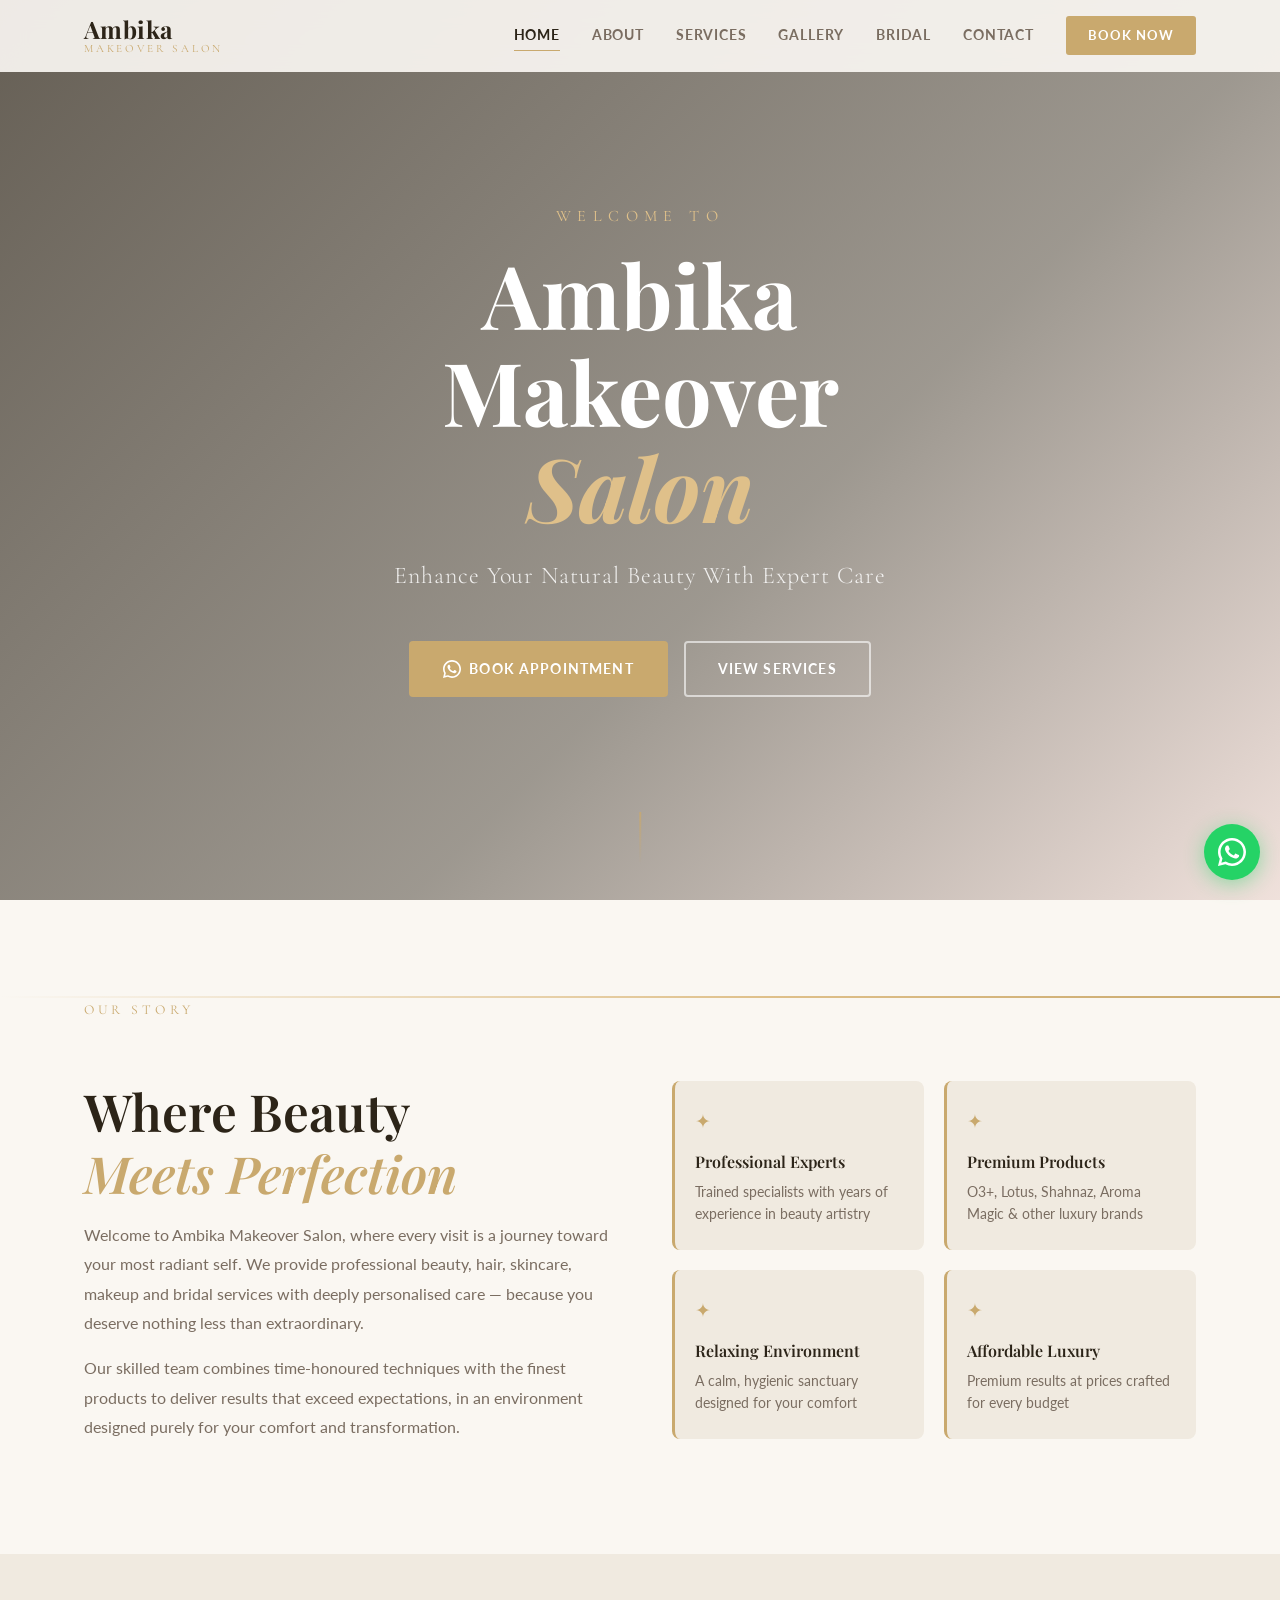
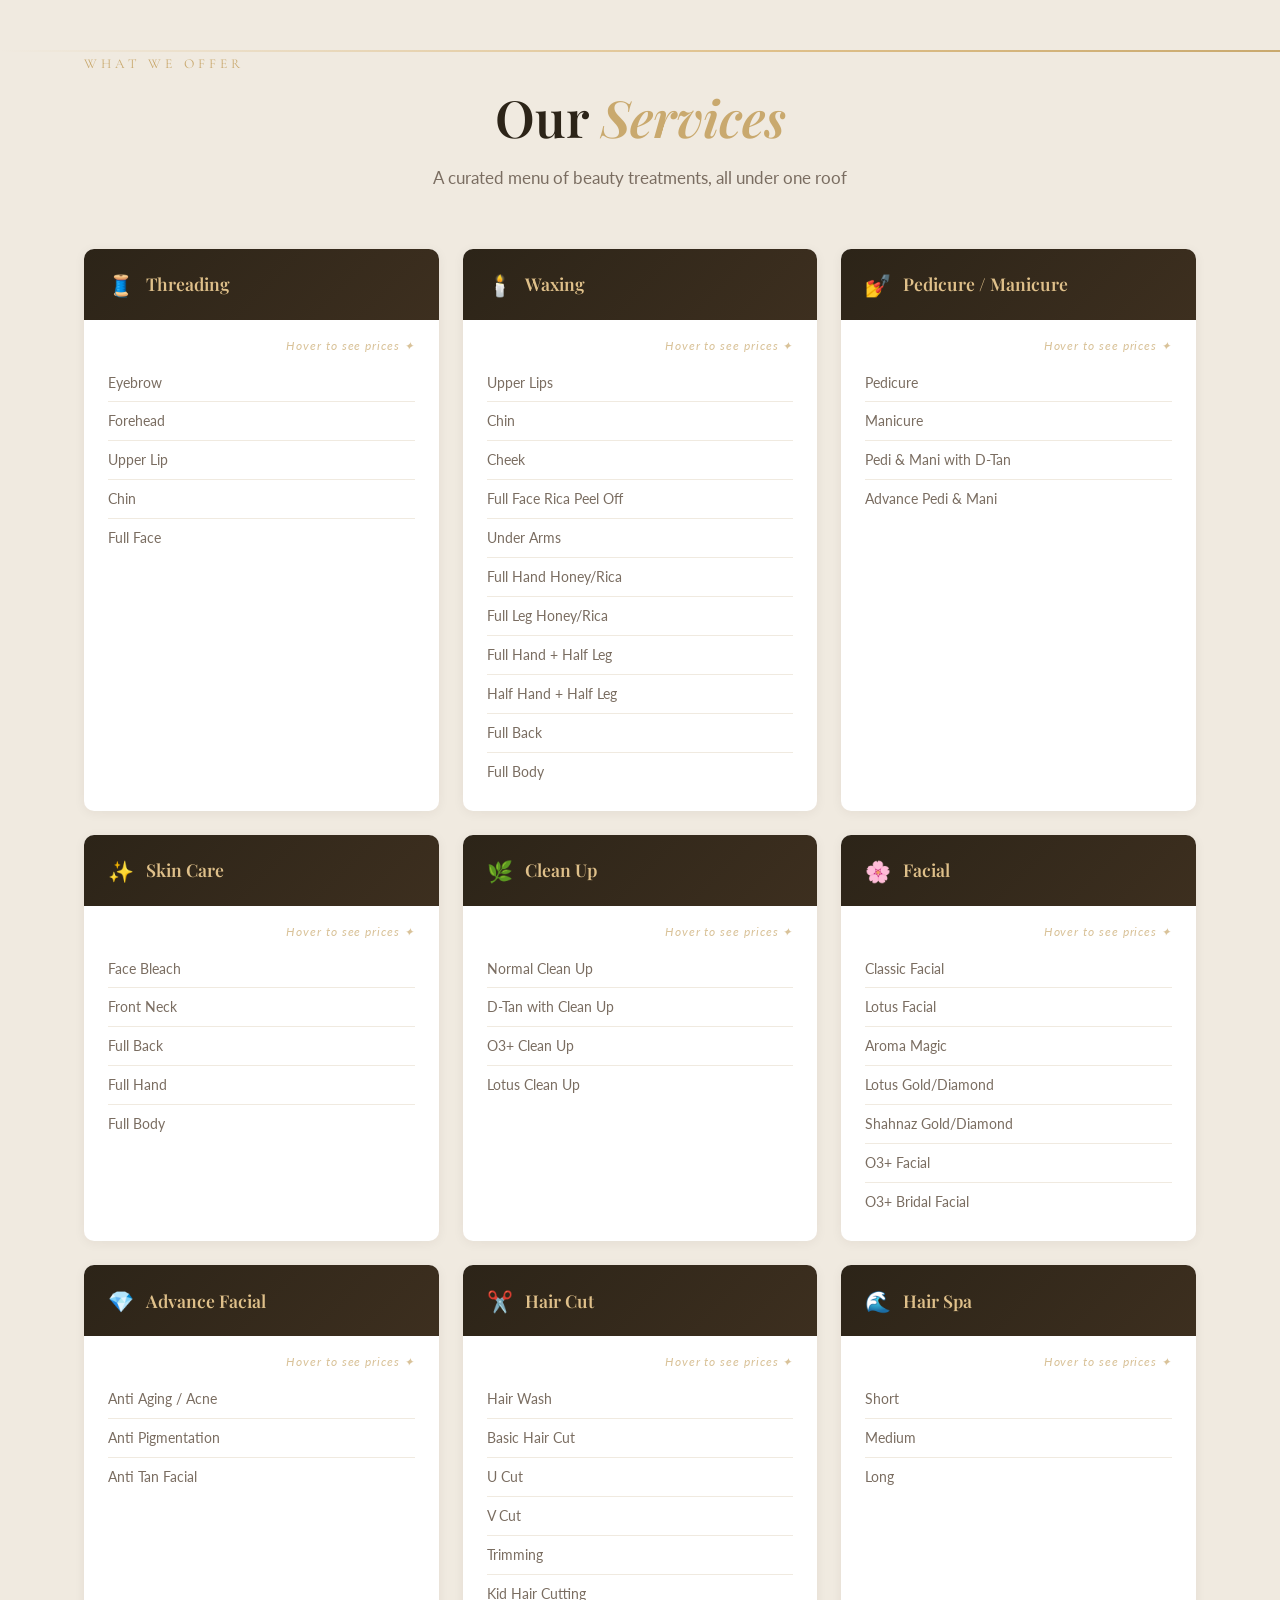
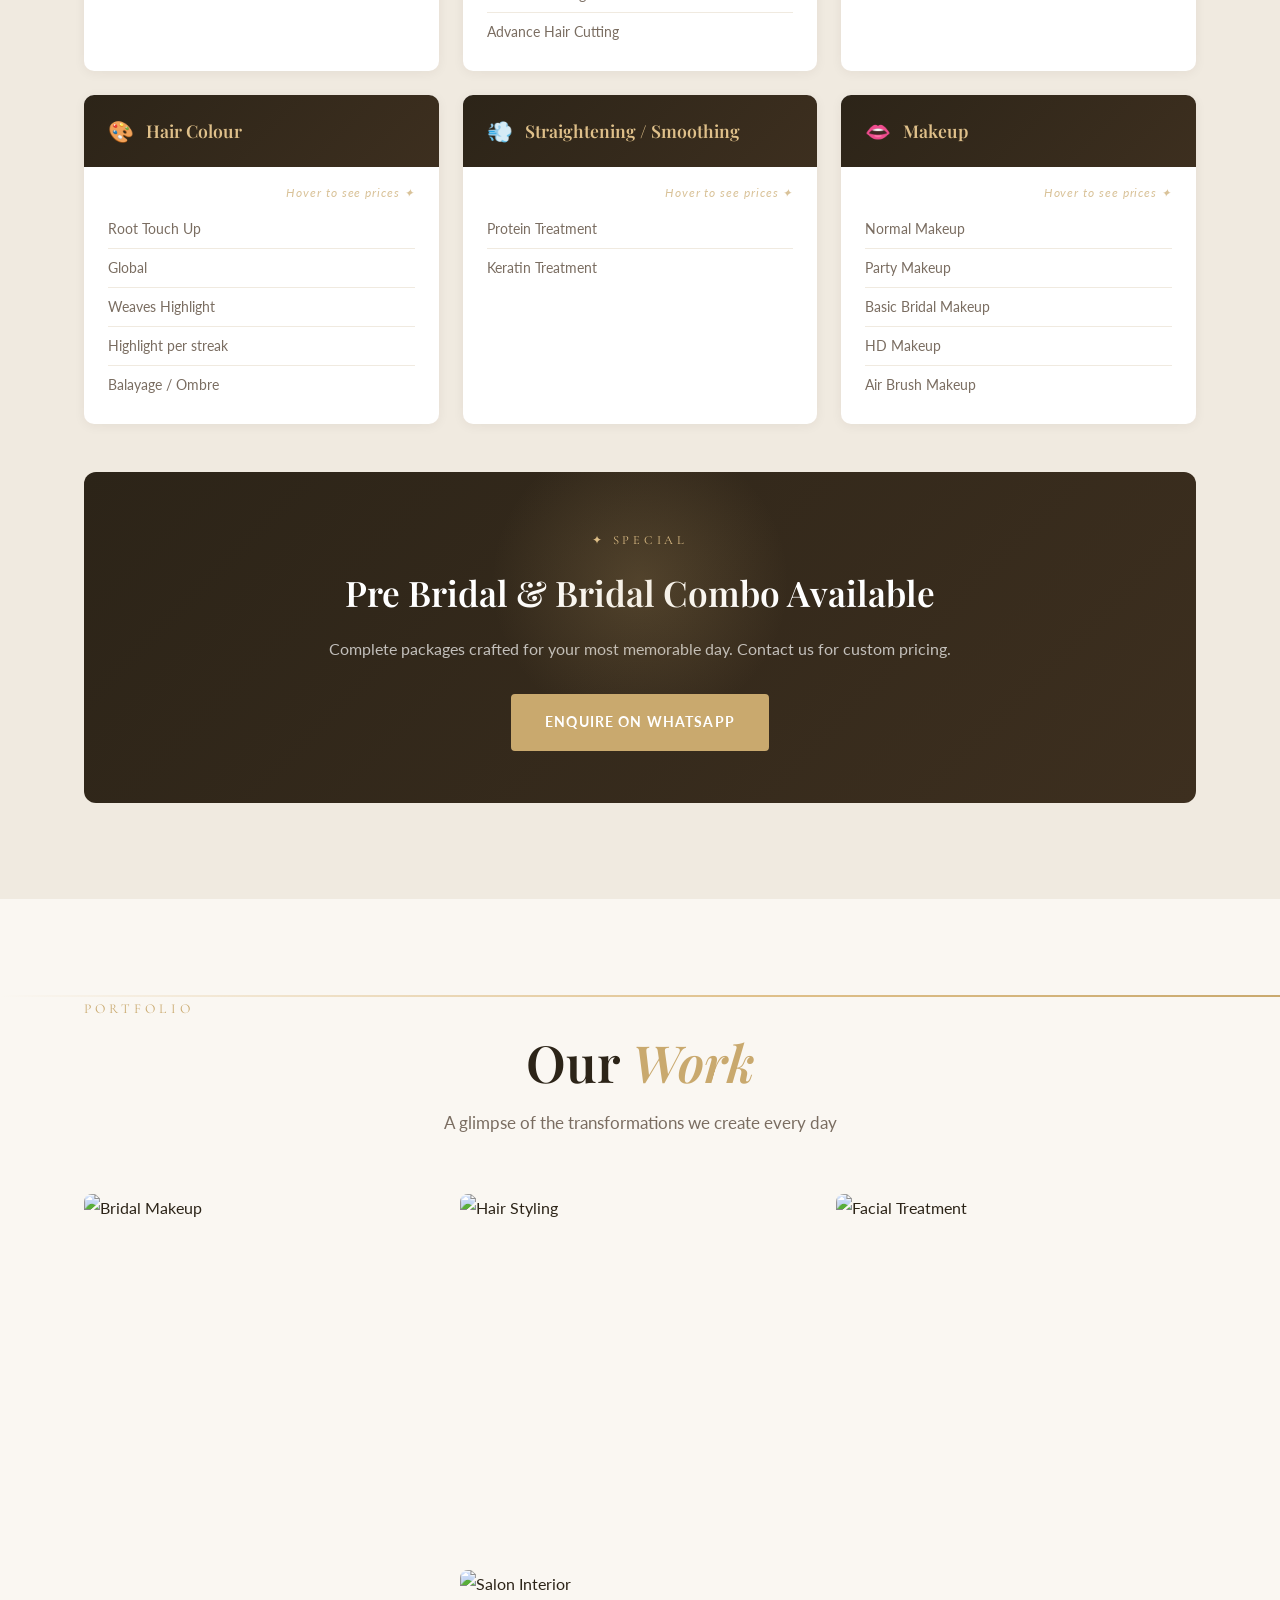
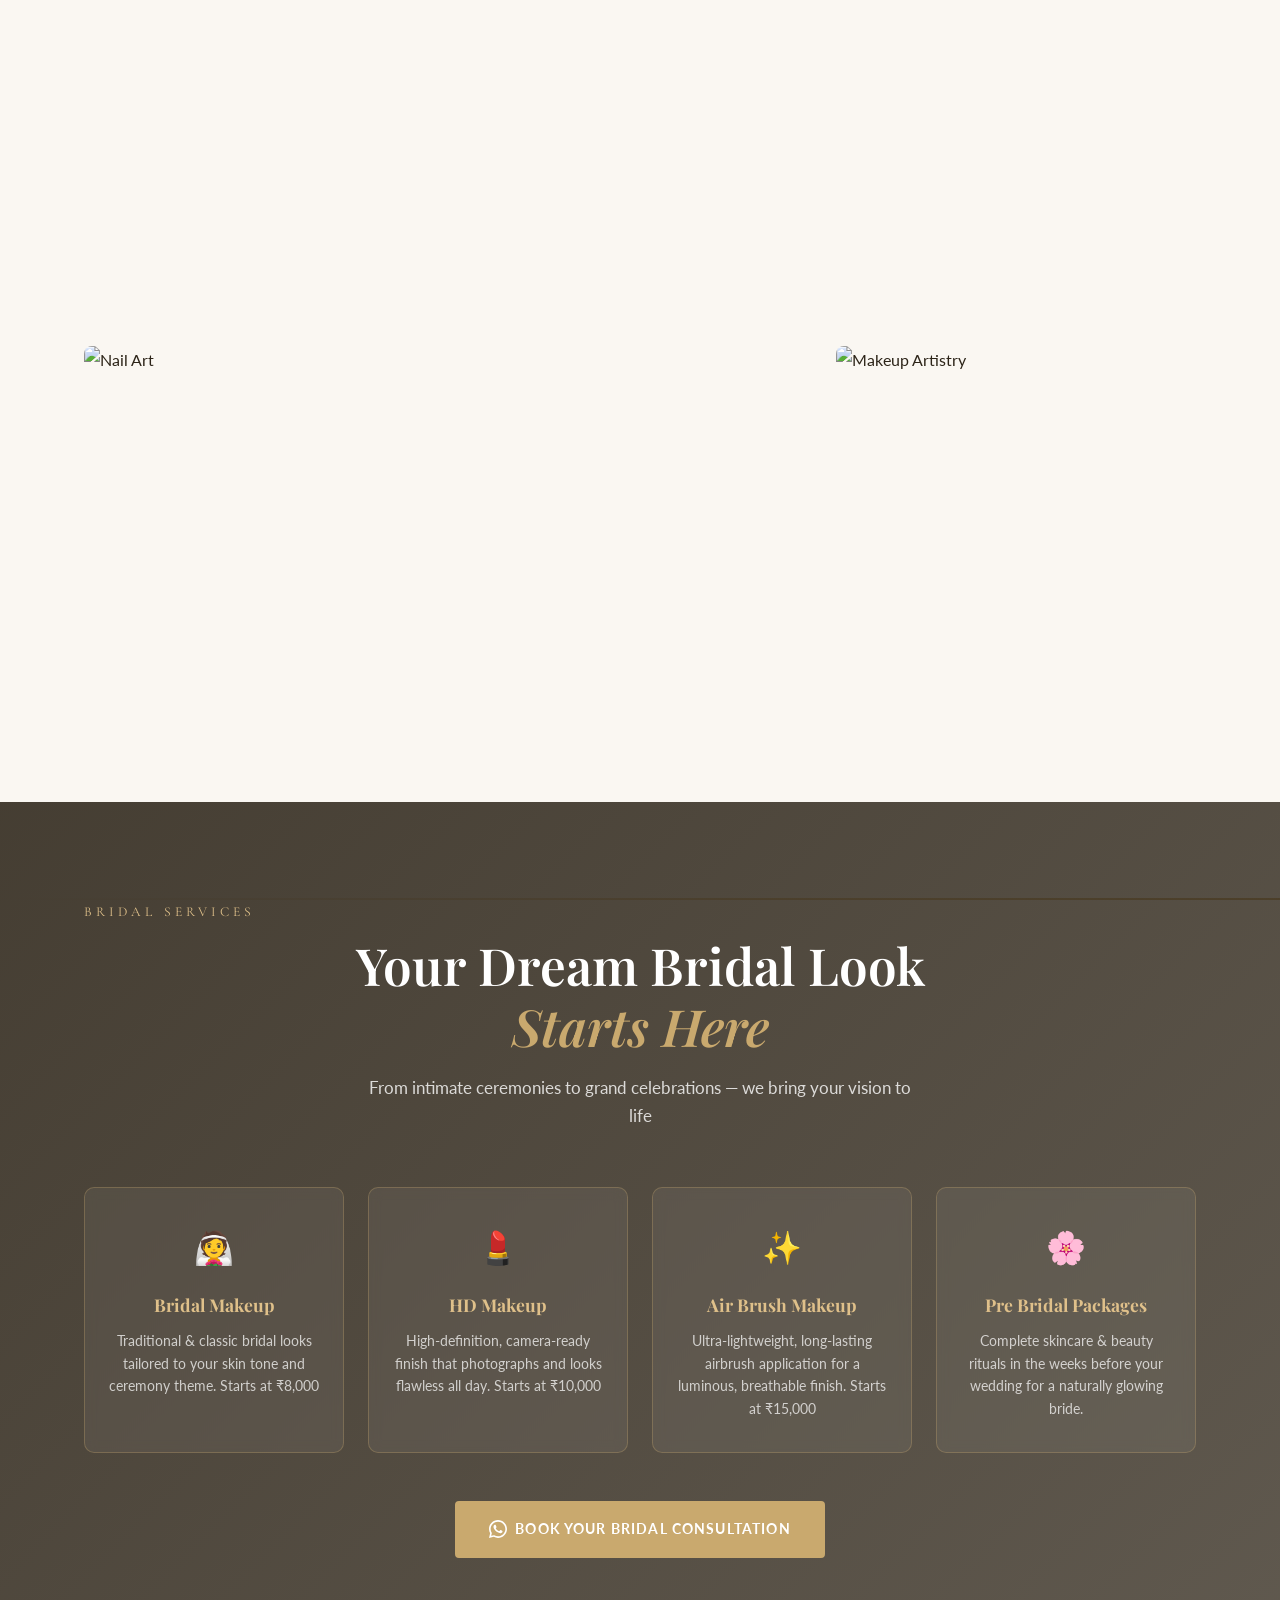
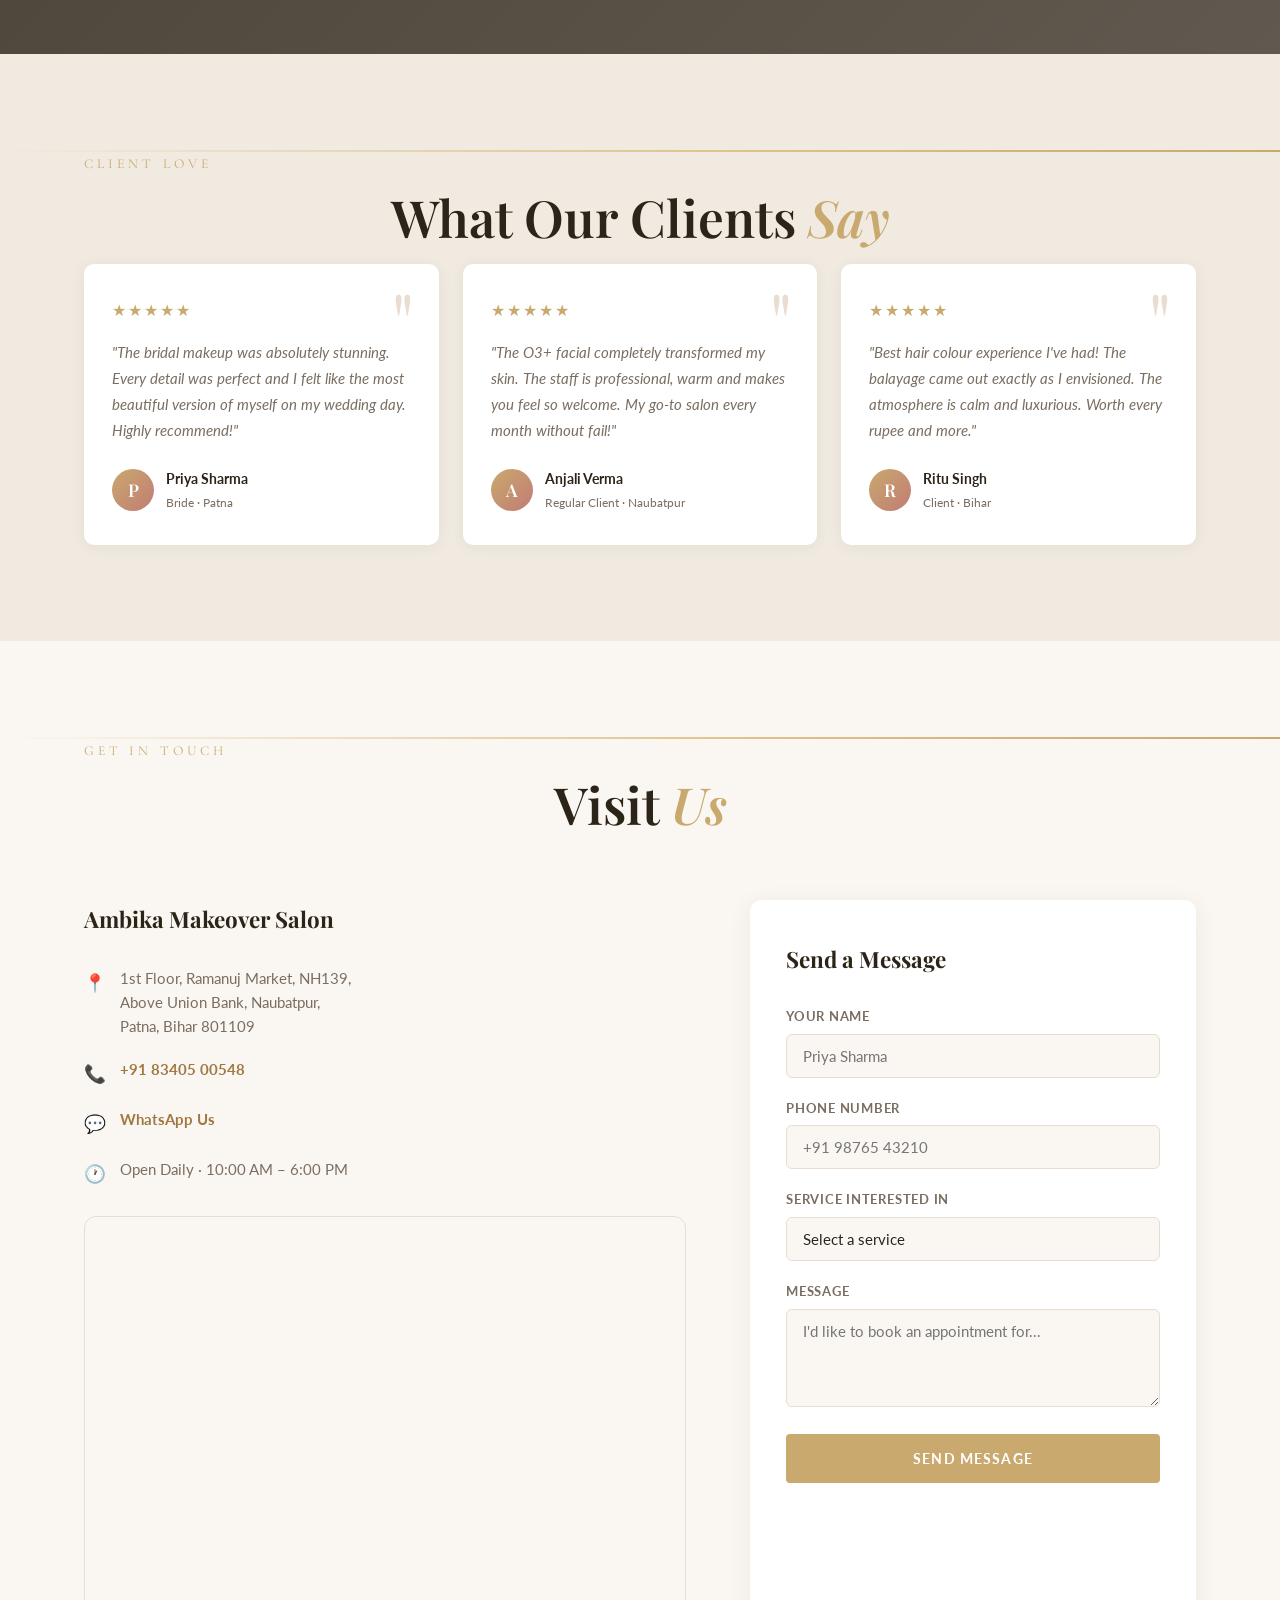
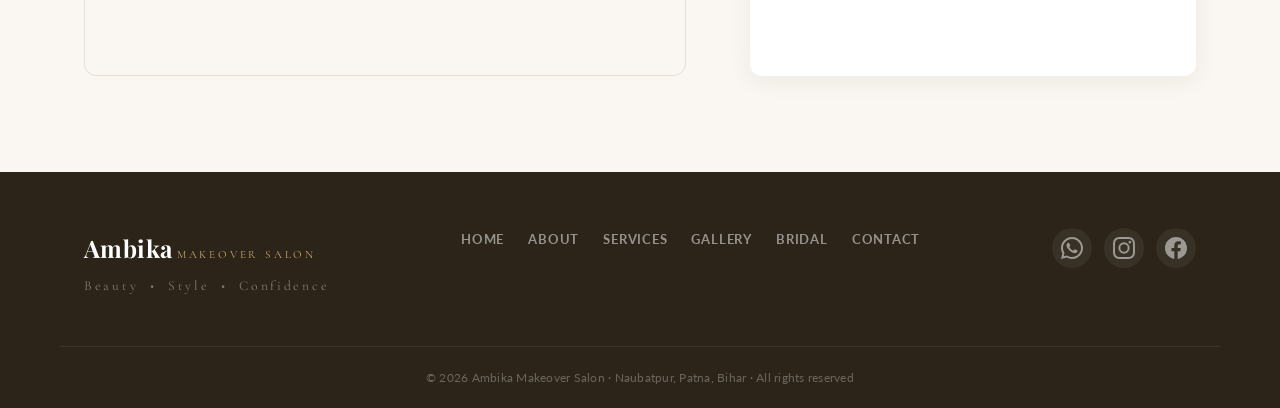
==== commit d63ea276: "Update business hours and copyright year in footer" ====
--- a/index.html
+++ b/index.html
@@ -449,15 +449,12 @@
           </div>
           <div class="contact-detail">
             <span class="contact-icon">🕐</span>
-            <p>Open Daily · 9:00 AM – 8:00 PM</p>
+            <p>Open Daily · 10:00 AM – 6:00 PM</p>
           </div>
 
           <!-- Map placeholder -->
           <div class="map-placeholder">
-            <iframe
-              src="https://www.google.com/maps/embed?pb=!1m18!1m12!1m3!1d3599.5!2d84.9!3d25.5!2m3!1f0!2f0!3f0!3m2!1i1024!2i768!4f13.1!3m3!1m2!1s0x0%3A0x0!2zMjXCsDMwJzAwLjAiTiA4NMKwNTQnMDAuMCJF!5e0!3m2!1sen!2sin!4v1700000000000!5m2!1sen!2sin"
-              width="100%" height="220" style="border:0;border-radius:12px;" allowfullscreen="" loading="lazy"
-              referrerpolicy="no-referrer-when-downgrade" title="Ambika Makeover Salon Location"></iframe>
+            <iframe src="https://www.google.com/maps/embed?pb=!1m18!1m12!1m3!1d3601.164779223374!2d84.95762957513737!3d25.499550477517634!2m3!1f0!2f0!3f0!3m2!1i1024!2i768!4f13.1!3m3!1m2!1s0x39f2abd44093756f%3A0x71e23c40f00ce2b!2sAmbika%20makeover%20salon!5e0!3m2!1sen!2sin!4v1782834165143!5m2!1sen!2sin" width="600" height="450" style="border:0;" allowfullscreen="" loading="lazy" referrerpolicy="strict-origin-when-cross-origin"></iframe>
           </div>
         </div>
 
@@ -529,7 +526,7 @@
       </div>
     </div>
     <div class="footer-bottom">
-      <p>© 2025 Ambika Makeover Salon · Naubatpur, Patna, Bihar · All rights reserved</p>
+      <p>© 2026 Ambika Makeover Salon · Naubatpur, Patna, Bihar · All rights reserved</p>
     </div>
   </footer>
 
--- a/style.css
+++ b/style.css
@@ -440,14 +440,72 @@
   border-bottom: 1px solid var(--cream);
 }
 .price-list li:last-child { border-bottom: none; }
+
+/* Price hidden by default — reveals on hover */
+.price-list li {
+  position: relative;
+  cursor: default;
+}
 .price-list li span:last-child {
   font-weight: 700;
   color: var(--gold-dark);
   white-space: nowrap;
   margin-left: 12px;
-}
-
-/* Bridal Combo Banner */
+
+  /* Hidden state */
+  opacity: 0;
+  transform: translateX(10px);
+  transition: opacity 0.28s ease, transform 0.28s ease;
+}
+.price-list li:hover {
+  background: linear-gradient(90deg, rgba(201,169,110,0.07) 0%, transparent 100%);
+  border-radius: 4px;
+  padding-left: 6px;
+  margin-left: -6px;
+}
+.price-list li:hover span:last-child {
+  opacity: 1;
+  transform: translateX(0);
+}
+
+/* Hint text so users know to hover */
+.price-list::before {
+  content: 'Hover to see prices ✦';
+  display: block;
+  font-size: 0.72rem;
+  letter-spacing: 0.08em;
+  color: var(--gold);
+  text-align: right;
+  margin-bottom: 8px;
+  opacity: 0.7;
+  font-style: italic;
+}
+
+/* Touch device price hint (injected by JS) */
+.price-hint-touch {
+  font-size: 0.72rem;
+  letter-spacing: 0.08em;
+  color: var(--gold);
+  text-align: right;
+  margin-bottom: 8px;
+  opacity: 0.7;
+  font-style: italic;
+}
+
+/* On touch devices, remove the CSS ::before hint (JS injects its own) */
+@media (hover: none) and (pointer: coarse) {
+  .price-list::before { display: none; }
+
+  /* Make items look tappable */
+  .price-list li {
+    cursor: pointer;
+    -webkit-tap-highlight-color: rgba(201,169,110,0.15);
+  }
+  .price-list li:active {
+    background: rgba(201,169,110,0.1);
+    border-radius: 4px;
+  }
+}
 .bridal-combo-banner {
   position: relative;
   background: linear-gradient(135deg, var(--charcoal) 0%, #3d2f1f 100%);
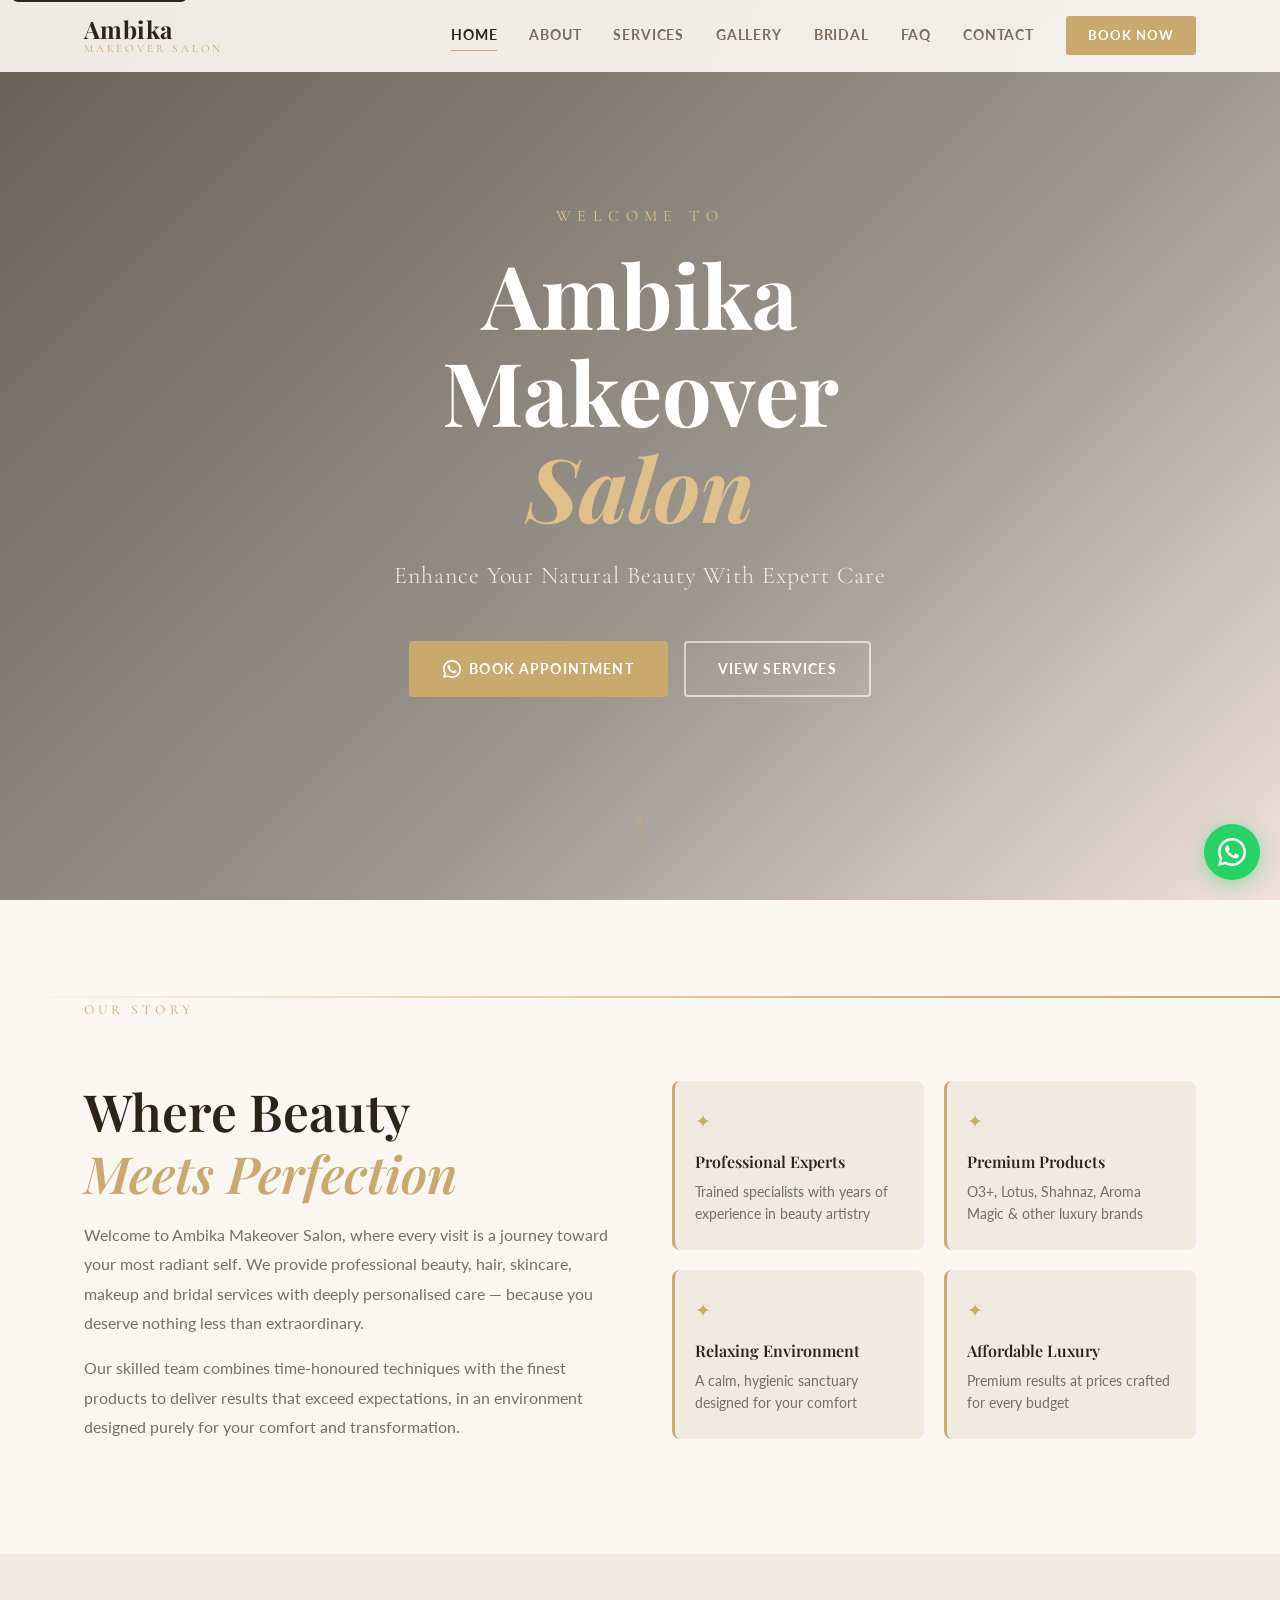
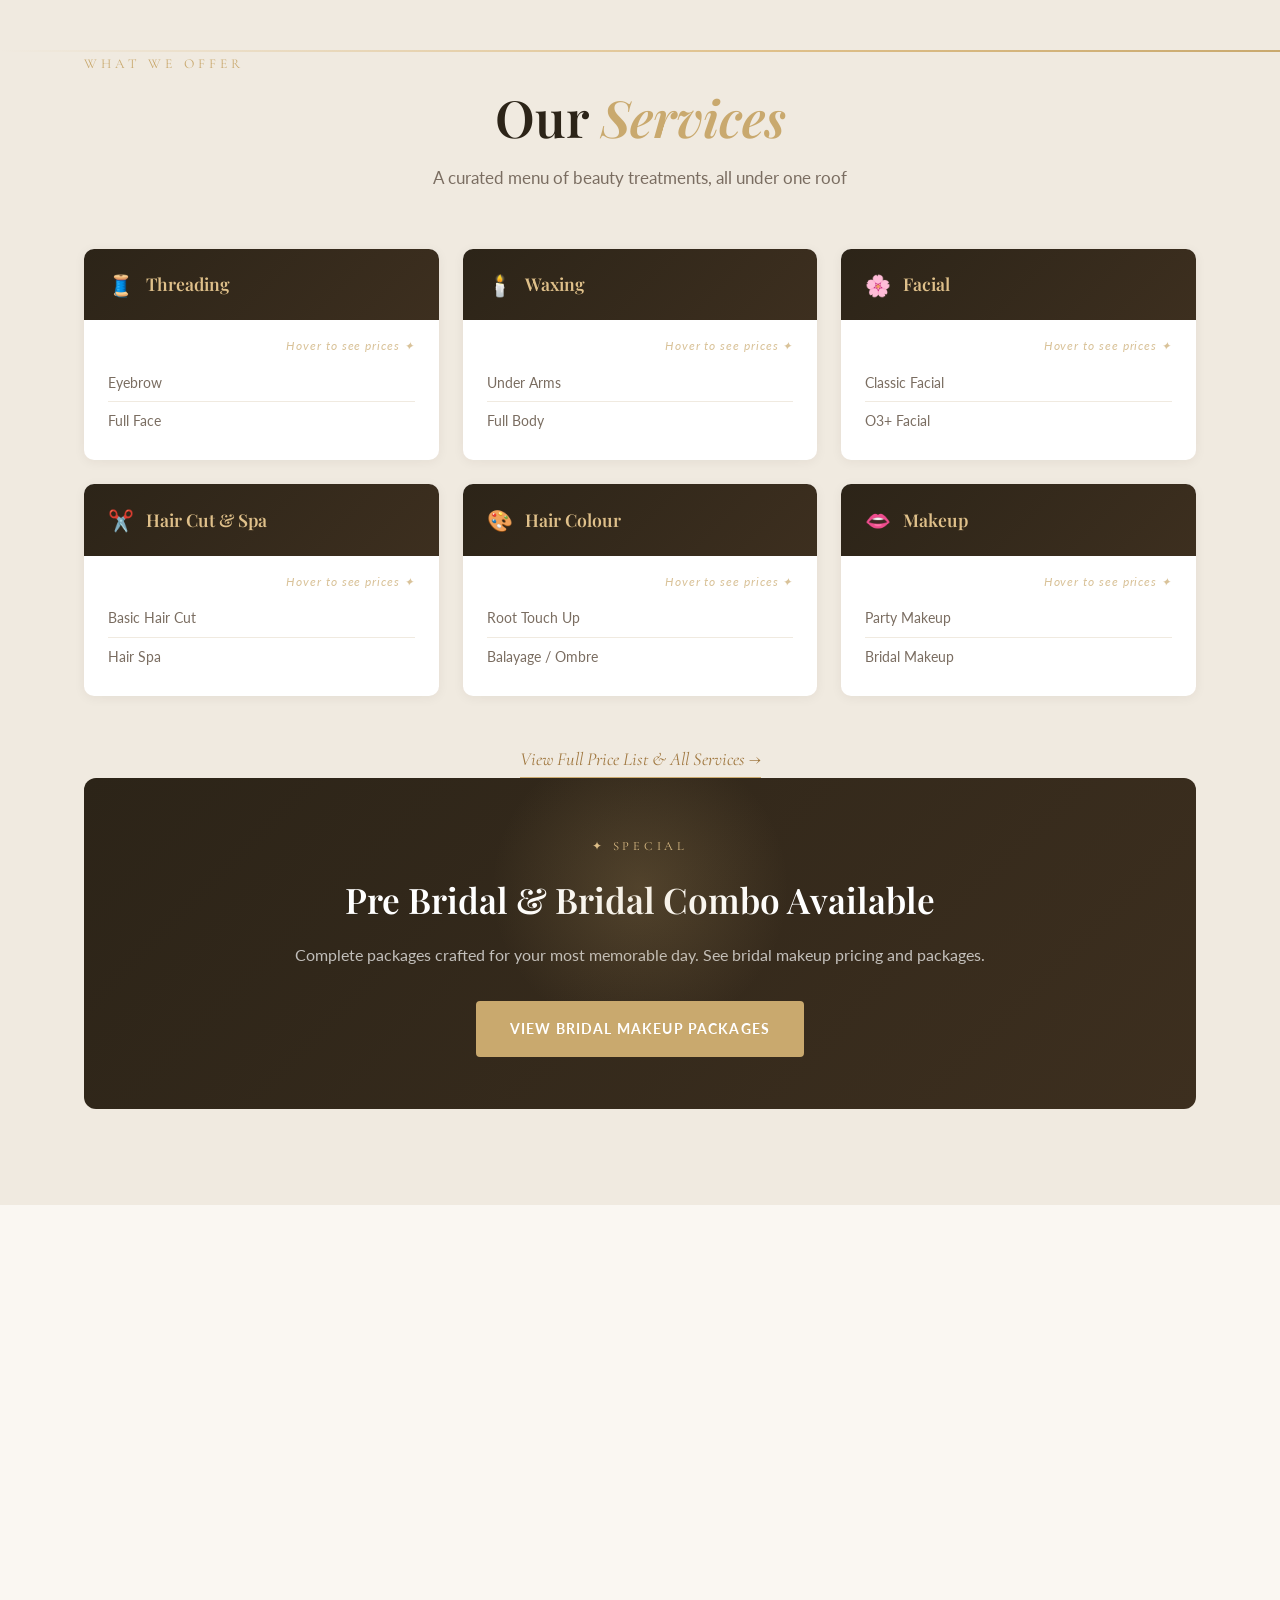
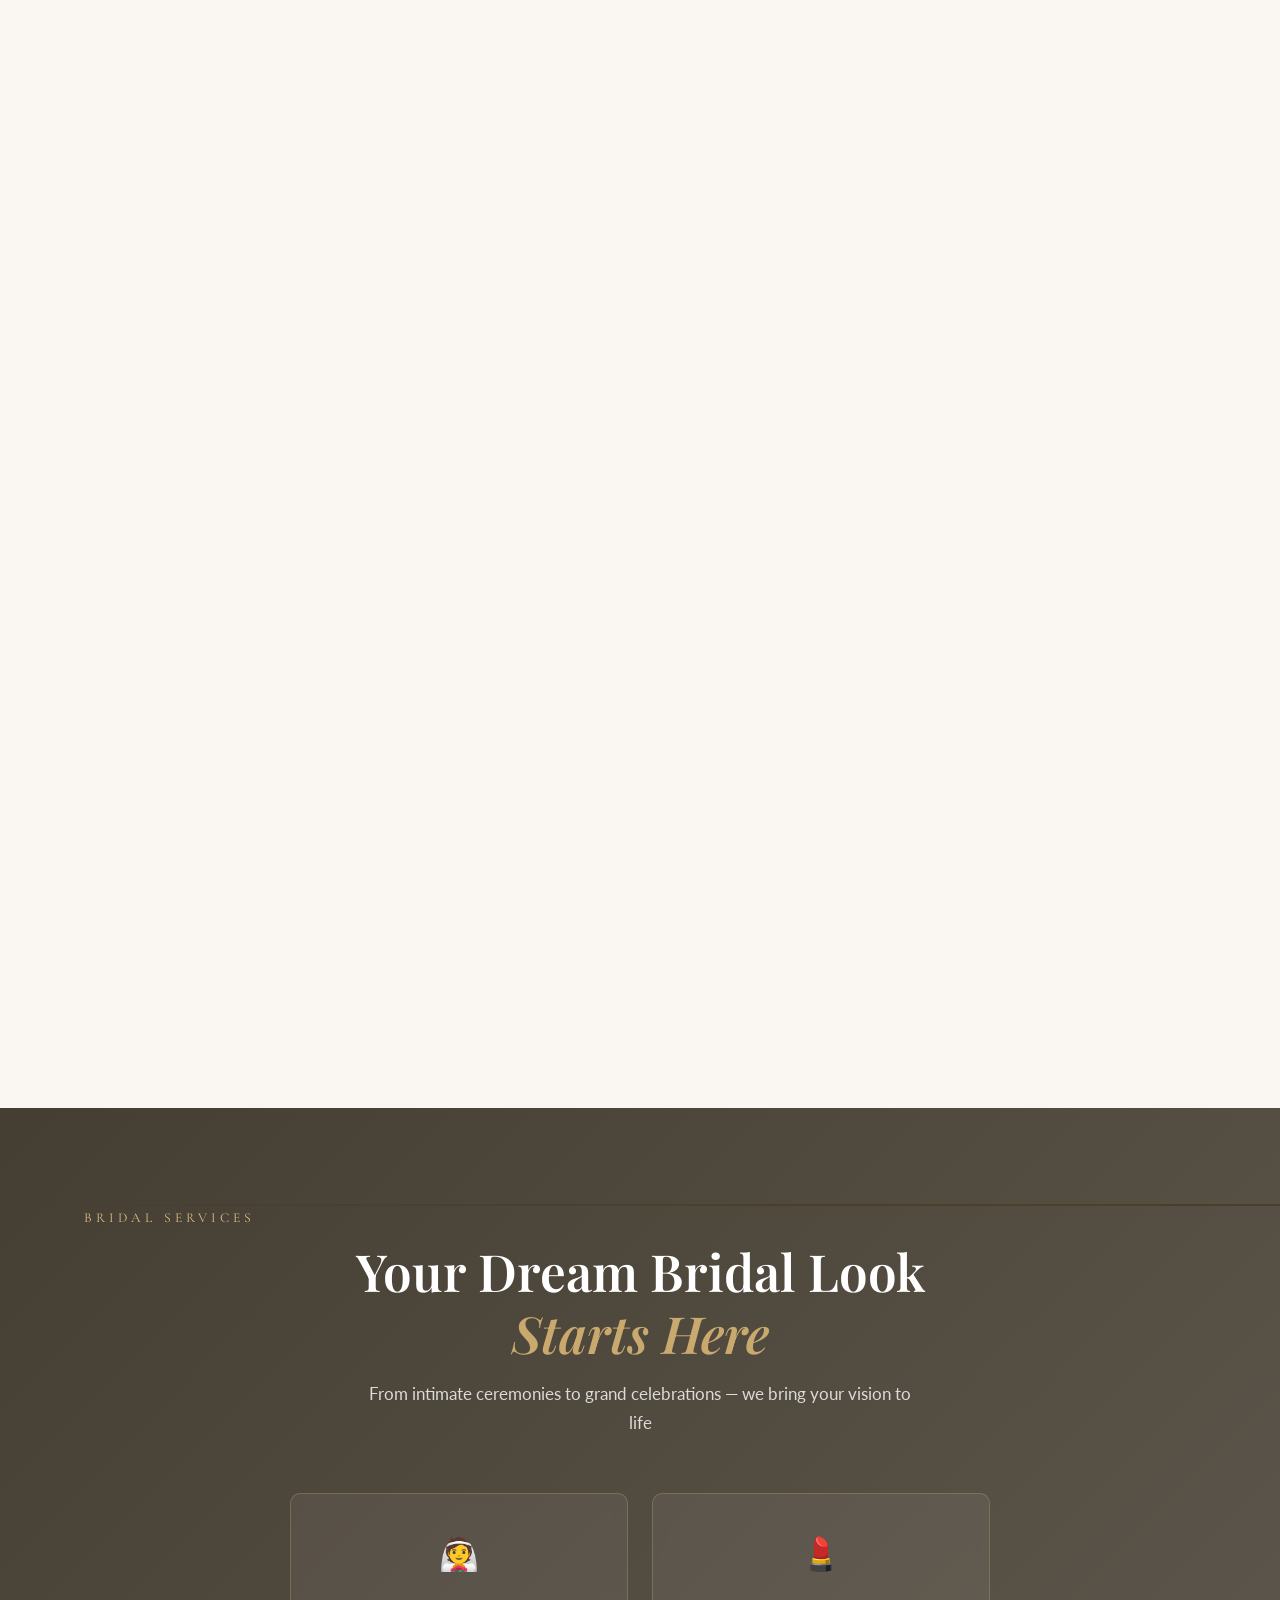
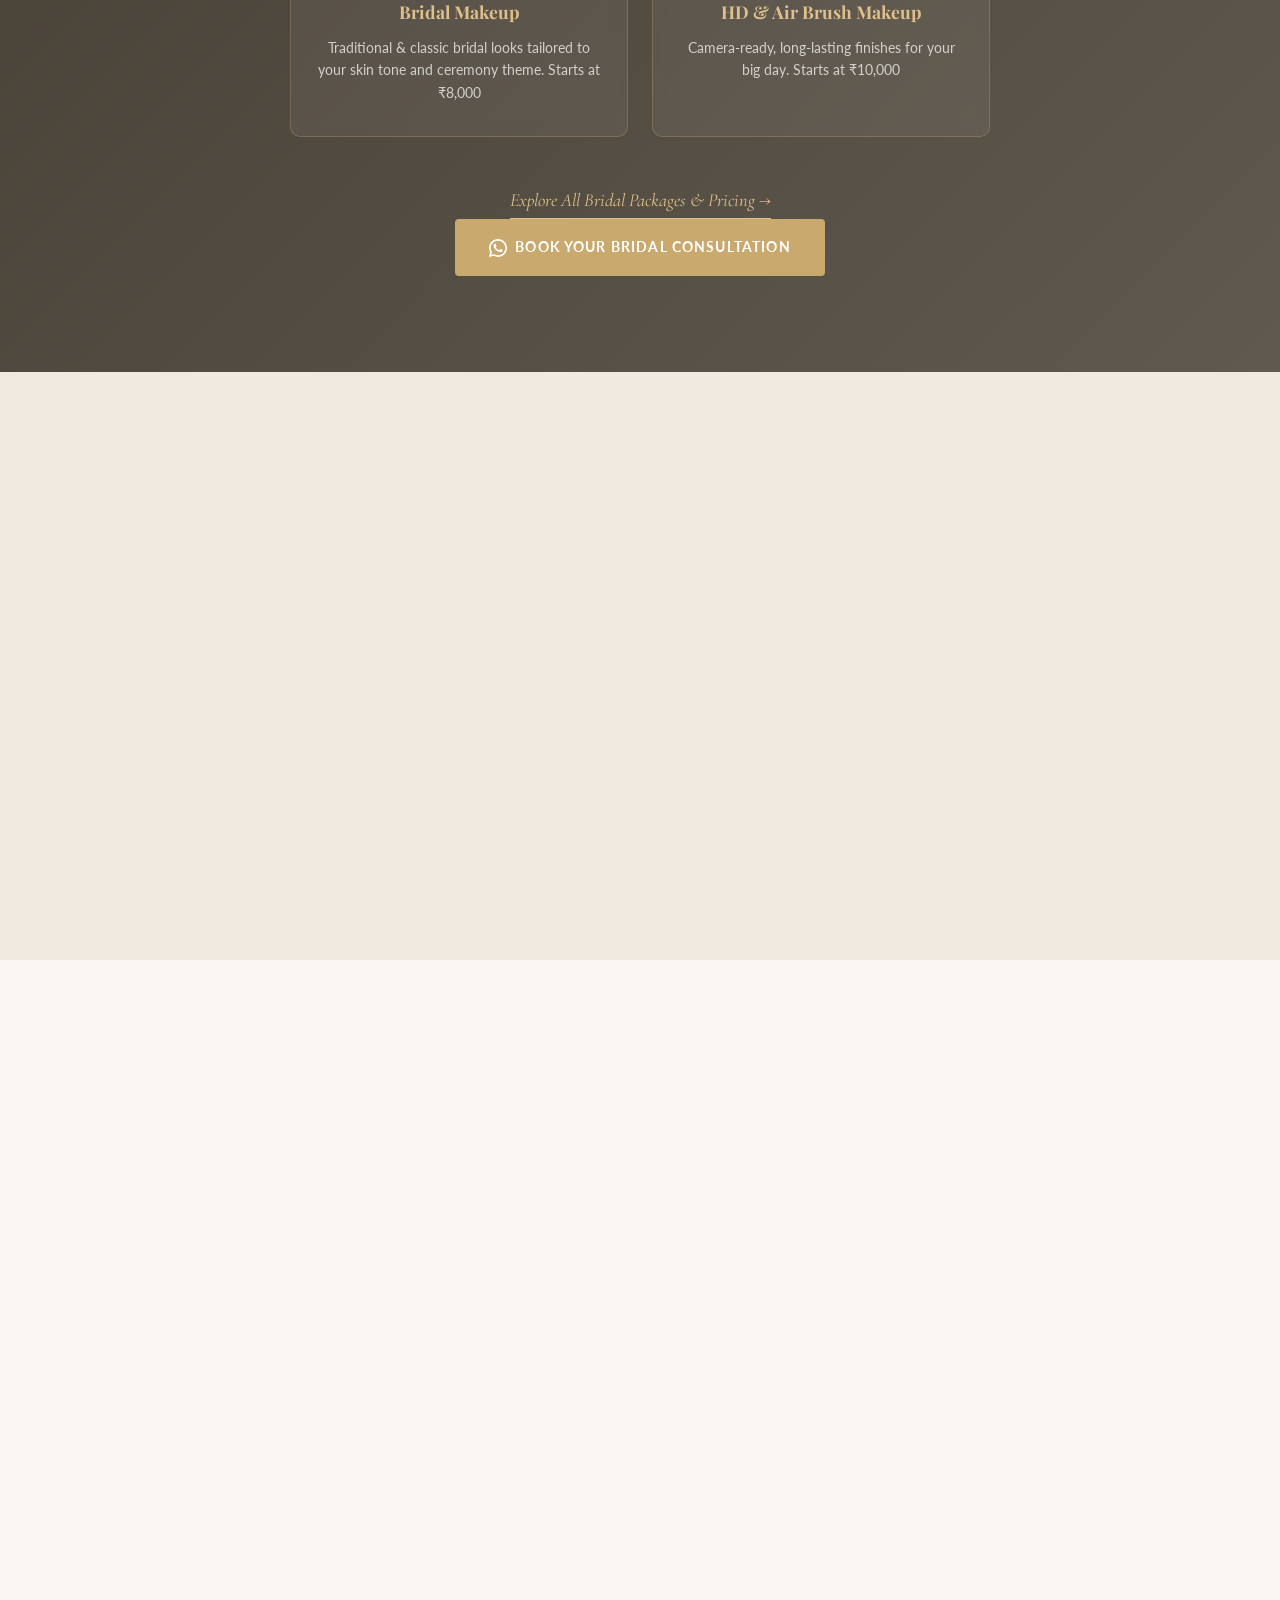
==== commit 7a9101b9: "Add files via upload" ====
--- a/index.html
+++ b/index.html
@@ -1,15 +1,205 @@
 <!DOCTYPE html>
-<html lang="en">
+<html lang="en-IN">
 <head>
   <meta charset="UTF-8" />
   <meta name="viewport" content="width=device-width, initial-scale=1.0" />
-  <title>Ambika Makeover Salon – Beauty · Style · Confidence</title>
+
+  <!-- ===== Primary Meta Tags ===== -->
+  <title>Ambika Makeover Salon | Bridal Makeup &amp; Beauty Salon in Naubatpur, Patna</title>
+  <meta name="description" content="Ambika Makeover Salon in Naubatpur, Patna offers bridal &amp; HD makeup, hair styling, facials, waxing, threading &amp; skincare. Open daily 10 AM–6 PM. Book on WhatsApp." />
+  <meta name="keywords" content="bridal makeup Patna, makeup artist Naubatpur, beauty salon Patna, hair salon Naubatpur, HD makeup Patna, airbrush makeup Bihar, facial salon Patna, hair spa Patna, keratin treatment Patna, beauty parlour Naubatpur" />
+  <meta name="robots" content="index, follow, max-image-preview:large, max-snippet:-1, max-video-preview:-1" />
+  <meta name="googlebot" content="index, follow" />
+  <meta name="author" content="Ambika Makeover Salon" />
+  <link rel="canonical" href="https://www.ambikamakeover.in/" />
+
+  <!-- ===== Language / Locale ===== -->
+  <meta http-equiv="content-language" content="en-IN" />
+
+  <!-- ===== Theme / Display ===== -->
+  <meta name="theme-color" content="#C9A96E" />
+  <meta name="color-scheme" content="light" />
+  <meta name="format-detection" content="telephone=yes" />
+
+  <!-- ===== Local / Geo SEO ===== -->
+  <meta name="geo.region" content="IN-BR" />
+  <meta name="geo.placename" content="Naubatpur, Patna, Bihar" />
+  <meta name="geo.position" content="25.499550;84.957630" />
+  <meta name="ICBM" content="25.499550, 84.957630" />
+
+  <!-- ===== Favicons / App Icons ===== -->
+  <link rel="icon" href="/favicon.ico" sizes="any" />
+  <link rel="icon" href="/favicon.svg" type="image/svg+xml" />
+  <link rel="apple-touch-icon" sizes="180x180" href="/apple-touch-icon.png" />
+  <link rel="manifest" href="/site.webmanifest" />
+
+  <!-- ===== Open Graph (Facebook / WhatsApp link previews) ===== -->
+  <meta property="og:type" content="business.business" />
+  <meta property="og:site_name" content="Ambika Makeover Salon" />
+  <meta property="og:title" content="Ambika Makeover Salon | Bridal Makeup &amp; Beauty Salon in Patna" />
+  <meta property="og:description" content="Bridal &amp; HD makeup, hair styling, facials, waxing, threading &amp; skincare in Naubatpur, Patna. Open daily 10 AM–6 PM." />
+  <meta property="og:url" content="https://www.ambikamakeover.in/" />
+  <meta property="og:image" content="https://www.ambikamakeover.in/og-image.jpg" />
+  <meta property="og:image:width" content="1200" />
+  <meta property="og:image:height" content="630" />
+  <meta property="og:image:alt" content="Ambika Makeover Salon - Bridal Makeup and Beauty Services in Patna" />
+  <meta property="og:locale" content="en_IN" />
+
+  <!-- ===== Twitter Card ===== -->
+  <meta name="twitter:card" content="summary_large_image" />
+  <meta name="twitter:title" content="Ambika Makeover Salon | Bridal Makeup &amp; Beauty Salon in Patna" />
+  <meta name="twitter:description" content="Bridal &amp; HD makeup, hair styling, facials, waxing, threading &amp; skincare in Naubatpur, Patna." />
+  <meta name="twitter:image" content="https://www.ambikamakeover.in/og-image.jpg" />
+
+  <!-- ===== Security / Trust ===== -->
+  <meta http-equiv="Referrer-Policy" content="strict-origin-when-cross-origin" />
+  <meta http-equiv="X-Content-Type-Options" content="nosniff" />
+
+  <!-- ===== Resource hints ===== -->
   <link rel="preconnect" href="https://fonts.googleapis.com" />
   <link rel="preconnect" href="https://fonts.gstatic.com" crossorigin />
+  <link rel="preconnect" href="https://images.unsplash.com" crossorigin />
+  <link rel="dns-prefetch" href="https://www.google.com" />
+  <link rel="dns-prefetch" href="https://wa.me" />
+
+  <!-- LCP image preload: hero background (see style.css .hero) -->
+  <link rel="preload" as="image" fetchpriority="high" href="https://images.unsplash.com/photo-1560066984-138dadb4c035?w=1600&q=80&auto=format&fit=crop" />
+
   <link href="https://fonts.googleapis.com/css2?family=Playfair+Display:ital,wght@0,400;0,600;0,700;1,400;1,600&family=Lato:wght@300;400;700&family=Cormorant+Garamond:ital,wght@0,300;0,400;1,300&display=swap" rel="stylesheet" />
   <link rel="stylesheet" href="style.css" />
+
+  <!-- ===== Structured Data (JSON-LD) ===== -->
+  <script type="application/ld+json">
+  {
+    "@context": "https://schema.org",
+    "@graph": [
+      {
+        "@type": "BeautySalon",
+        "@id": "https://www.ambikamakeover.in/#business",
+        "name": "Ambika Makeover Salon",
+        "image": "https://www.ambikamakeover.in/og-image.jpg",
+        "url": "https://www.ambikamakeover.in/",
+        "telephone": "+91-90654-09709",
+        "priceRange": "₹₹",
+        "currenciesAccepted": "INR",
+        "paymentAccepted": "Cash, UPI, Card",
+        "address": {
+          "@type": "PostalAddress",
+          "streetAddress": "1st Floor, Ramanuj Market, NH139, Above Union Bank",
+          "addressLocality": "Naubatpur",
+          "addressRegion": "Bihar",
+          "postalCode": "801109",
+          "addressCountry": "IN"
+        },
+        "geo": {
+          "@type": "GeoCoordinates",
+          "latitude": 25.499550,
+          "longitude": 84.957630
+        },
+        "hasMap": "https://maps.google.com/?cid=512886732539088427",
+        "openingHoursSpecification": {
+          "@type": "OpeningHoursSpecification",
+          "dayOfWeek": ["Monday", "Tuesday", "Wednesday", "Thursday", "Friday", "Saturday", "Sunday"],
+          "opens": "10:00",
+          "closes": "18:00"
+        },
+        "sameAs": [
+          "https://www.instagram.com/ambikasharma4886/",
+          "https://www.facebook.com/profile.php?id=100071092389397",
+          "https://maps.google.com/?cid=512886732539088427"
+        ],
+        "areaServed": [
+          { "@type": "City", "name": "Patna" },
+          { "@type": "Place", "name": "Naubatpur" }
+        ],
+        "hasOfferCatalog": {
+          "@type": "OfferCatalog",
+          "name": "Salon Services",
+          "itemListElement": [
+            { "@type": "Offer", "itemOffered": { "@type": "Service", "name": "Bridal Makeup" }, "priceCurrency": "INR", "price": "8000" },
+            { "@type": "Offer", "itemOffered": { "@type": "Service", "name": "HD Makeup" }, "priceCurrency": "INR", "price": "10000" },
+            { "@type": "Offer", "itemOffered": { "@type": "Service", "name": "Air Brush Makeup" }, "priceCurrency": "INR", "price": "15000" },
+            { "@type": "Offer", "itemOffered": { "@type": "Service", "name": "Hair Spa" }, "priceCurrency": "INR", "price": "500" },
+            { "@type": "Offer", "itemOffered": { "@type": "Service", "name": "Keratin Treatment" }, "priceCurrency": "INR", "price": "2500" },
+            { "@type": "Offer", "itemOffered": { "@type": "Service", "name": "O3+ Facial" }, "priceCurrency": "INR", "price": "2000" }
+          ]
+        },
+        "aggregateRating": {
+          "@type": "AggregateRating",
+          "ratingValue": "5",
+          "reviewCount": "3"
+        },
+        "review": [
+          {
+            "@type": "Review",
+            "reviewRating": { "@type": "Rating", "ratingValue": "5" },
+            "author": { "@type": "Person", "name": "Priya Sharma" },
+            "reviewBody": "The bridal makeup was absolutely stunning. Every detail was perfect and I felt like the most beautiful version of myself on my wedding day."
+          },
+          {
+            "@type": "Review",
+            "reviewRating": { "@type": "Rating", "ratingValue": "5" },
+            "author": { "@type": "Person", "name": "Anjali Verma" },
+            "reviewBody": "The O3+ facial completely transformed my skin. The staff is professional, warm and makes you feel so welcome."
+          },
+          {
+            "@type": "Review",
+            "reviewRating": { "@type": "Rating", "ratingValue": "5" },
+            "author": { "@type": "Person", "name": "Ritu Singh" },
+            "reviewBody": "Best hair colour experience I've had! The balayage came out exactly as I envisioned."
+          }
+        ]
+      },
+      {
+        "@type": "WebSite",
+        "@id": "https://www.ambikamakeover.in/#website",
+        "url": "https://www.ambikamakeover.in/",
+        "name": "Ambika Makeover Salon",
+        "publisher": { "@id": "https://www.ambikamakeover.in/#business" },
+        "inLanguage": "en-IN"
+      },
+      {
+        "@type": "WebPage",
+        "@id": "https://www.ambikamakeover.in/#webpage",
+        "url": "https://www.ambikamakeover.in/",
+        "name": "Ambika Makeover Salon | Bridal Makeup & Beauty Salon in Naubatpur, Patna",
+        "isPartOf": { "@id": "https://www.ambikamakeover.in/#website" },
+        "about": { "@id": "https://www.ambikamakeover.in/#business" },
+        "inLanguage": "en-IN"
+      },
+      {
+        "@type": "FAQPage",
+        "@id": "https://www.ambikamakeover.in/#faq",
+        "mainEntity": [
+          {
+            "@type": "Question",
+            "name": "Where is Ambika Makeover Salon located?",
+            "acceptedAnswer": { "@type": "Answer", "text": "We are located on the 1st Floor, Ramanuj Market, NH139, above Union Bank, Naubatpur, Patna, Bihar 801109." }
+          },
+          {
+            "@type": "Question",
+            "name": "Do I need to book an appointment in advance?",
+            "acceptedAnswer": { "@type": "Answer", "text": "Walk-ins are welcome for regular services, but we recommend booking bridal, HD and airbrush makeup packages in advance on WhatsApp to secure your date." }
+          },
+          {
+            "@type": "Question",
+            "name": "What are your salon timings?",
+            "acceptedAnswer": { "@type": "Answer", "text": "Ambika Makeover Salon is open daily from 10:00 AM to 6:00 PM." }
+          },
+          {
+            "@type": "Question",
+            "name": "How much does bridal makeup cost at Ambika Makeover Salon?",
+            "acceptedAnswer": { "@type": "Answer", "text": "Bridal makeup starts at ₹8,000, HD makeup at ₹10,000, and airbrush makeup at ₹15,000. Pre-bridal packages are available on request via WhatsApp." }
+          }
+        ]
+      }
+    ]
+  }
+  </script>
 </head>
 <body>
+
+  <a href="#main-content" class="skip-link">Skip to main content</a>
 
   <!-- ========== NAVBAR ========== -->
   <header class="navbar" id="navbar">
@@ -19,22 +209,25 @@
         <span class="logo-sub">Makeover Salon</span>
       </a>
 
-      <button class="nav-toggle" id="navToggle" aria-label="Toggle menu">
+      <button class="nav-toggle" id="navToggle" aria-label="Toggle menu" aria-expanded="false" aria-controls="navLinks">
         <span></span><span></span><span></span>
       </button>
 
       <nav class="nav-links" id="navLinks">
         <a href="#home" class="nav-link">Home</a>
         <a href="#about" class="nav-link">About</a>
-        <a href="#services" class="nav-link">Services</a>
+        <a href="services.html" class="nav-link">Services</a>
         <a href="#gallery" class="nav-link">Gallery</a>
-        <a href="#bridal" class="nav-link">Bridal</a>
+        <a href="bridal-makeup-patna.html" class="nav-link">Bridal</a>
+        <a href="#faq" class="nav-link">FAQ</a>
         <a href="#contact" class="nav-link">Contact</a>
-        <a href="https://wa.me/918340500548?text=Hi%2C%20I%20would%20like%20to%20book%20an%20appointment%20at%20Ambika%20Makeover%20Salon." 
+        <a href="https://wa.me/919065409709?text=Hi%2C%20I%20would%20like%20to%20book%20an%20appointment%20at%20Ambika%20Makeover%20Salon." 
            class="nav-book" target="_blank" rel="noopener">Book Now</a>
       </nav>
     </div>
   </header>
+
+  <main id="main-content">
 
   <!-- ========== HERO ========== -->
   <section class="hero" id="home">
@@ -44,7 +237,7 @@
       <h1 class="hero-title">Ambika Makeover<br><em>Salon</em></h1>
       <p class="hero-tagline">Enhance Your Natural Beauty With Expert Care</p>
       <div class="hero-actions">
-        <a href="https://wa.me/918340500548?text=Hi%2C%20I%20would%20like%20to%20book%20an%20appointment." 
+        <a href="https://wa.me/919065409709?text=Hi%2C%20I%20would%20like%20to%20book%20an%20appointment." 
            class="btn-primary" target="_blank" rel="noopener">
           <svg width="18" height="18" viewBox="0 0 24 24" fill="currentColor"><path d="M17.472 14.382c-.297-.149-1.758-.867-2.03-.967-.273-.099-.471-.148-.67.15-.197.297-.767.966-.94 1.164-.173.199-.347.223-.644.075-.297-.15-1.255-.463-2.39-1.475-.883-.788-1.48-1.761-1.653-2.059-.173-.297-.018-.458.13-.606.134-.133.298-.347.446-.52.149-.174.198-.298.298-.497.099-.198.05-.371-.025-.52-.075-.149-.669-1.612-.916-2.207-.242-.579-.487-.5-.669-.51-.173-.008-.371-.01-.57-.01-.198 0-.52.074-.792.372-.272.297-1.04 1.016-1.04 2.479 0 1.462 1.065 2.875 1.213 3.074.149.198 2.096 3.2 5.077 4.487.709.306 1.262.489 1.694.625.712.227 1.36.195 1.871.118.571-.085 1.758-.719 2.006-1.413.248-.694.248-1.289.173-1.413-.074-.124-.272-.198-.57-.347z"/><path d="M12 0C5.373 0 0 5.373 0 12c0 2.115.554 4.1 1.523 5.824L0 24l6.336-1.501A11.93 11.93 0 0 0 12 24c6.627 0 12-5.373 12-12S18.627 0 12 0zm0 21.818a9.794 9.794 0 0 1-4.988-1.363l-.358-.213-3.761.891.953-3.657-.233-.374A9.794 9.794 0 0 1 2.182 12C2.182 6.57 6.57 2.182 12 2.182S21.818 6.57 21.818 12 17.43 21.818 12 21.818z"/></svg>
           Book Appointment
@@ -112,9 +305,6 @@
           </div>
           <ul class="price-list">
             <li><span>Eyebrow</span><span>₹30</span></li>
-            <li><span>Forehead</span><span>₹10</span></li>
-            <li><span>Upper Lip</span><span>₹10</span></li>
-            <li><span>Chin</span><span>₹10</span></li>
             <li><span>Full Face</span><span>₹100</span></li>
           </ul>
         </div>
@@ -126,60 +316,8 @@
             <h3>Waxing</h3>
           </div>
           <ul class="price-list">
-            <li><span>Upper Lips</span><span>₹35</span></li>
-            <li><span>Chin</span><span>₹35</span></li>
-            <li><span>Cheek</span><span>₹50</span></li>
-            <li><span>Full Face Rica Peel Off</span><span>₹350</span></li>
             <li><span>Under Arms</span><span>₹50</span></li>
-            <li><span>Full Hand Honey/Rica</span><span>₹250/400</span></li>
-            <li><span>Full Leg Honey/Rica</span><span>₹400/600</span></li>
-            <li><span>Full Hand + Half Leg</span><span>₹450</span></li>
-            <li><span>Half Hand + Half Leg</span><span>₹300</span></li>
-            <li><span>Full Back</span><span>₹400</span></li>
             <li><span>Full Body</span><span>₹2000</span></li>
-          </ul>
-        </div>
-
-        <!-- Pedicure / Manicure -->
-        <div class="service-card scroll-reveal">
-          <div class="service-card-header">
-            <span class="service-icon">💅</span>
-            <h3>Pedicure / Manicure</h3>
-          </div>
-          <ul class="price-list">
-            <li><span>Pedicure</span><span>₹500</span></li>
-            <li><span>Manicure</span><span>₹500</span></li>
-            <li><span>Pedi & Mani with D-Tan</span><span>₹1000</span></li>
-            <li><span>Advance Pedi & Mani</span><span>₹1000</span></li>
-          </ul>
-        </div>
-
-        <!-- Skin Care -->
-        <div class="service-card scroll-reveal">
-          <div class="service-card-header">
-            <span class="service-icon">✨</span>
-            <h3>Skin Care</h3>
-          </div>
-          <ul class="price-list">
-            <li><span>Face Bleach</span><span>₹200</span></li>
-            <li><span>Front Neck</span><span>₹200</span></li>
-            <li><span>Full Back</span><span>₹350</span></li>
-            <li><span>Full Hand</span><span>₹350</span></li>
-            <li><span>Full Body</span><span>₹1200</span></li>
-          </ul>
-        </div>
-
-        <!-- Clean Up -->
-        <div class="service-card scroll-reveal">
-          <div class="service-card-header">
-            <span class="service-icon">🌿</span>
-            <h3>Clean Up</h3>
-          </div>
-          <ul class="price-list">
-            <li><span>Normal Clean Up</span><span>₹300</span></li>
-            <li><span>D-Tan with Clean Up</span><span>₹500</span></li>
-            <li><span>O3+ Clean Up</span><span>₹700</span></li>
-            <li><span>Lotus Clean Up</span><span>₹500</span></li>
           </ul>
         </div>
 
@@ -191,55 +329,19 @@
           </div>
           <ul class="price-list">
             <li><span>Classic Facial</span><span>₹500</span></li>
-            <li><span>Lotus Facial</span><span>₹1000</span></li>
-            <li><span>Aroma Magic</span><span>₹1200</span></li>
-            <li><span>Lotus Gold/Diamond</span><span>₹1500</span></li>
-            <li><span>Shahnaz Gold/Diamond</span><span>₹1500</span></li>
             <li><span>O3+ Facial</span><span>₹2000</span></li>
-            <li><span>O3+ Bridal Facial</span><span>₹2500</span></li>
           </ul>
         </div>
 
-        <!-- Advance Facial -->
-        <div class="service-card scroll-reveal">
-          <div class="service-card-header">
-            <span class="service-icon">💎</span>
-            <h3>Advance Facial</h3>
-          </div>
-          <ul class="price-list">
-            <li><span>Anti Aging / Acne</span><span>₹2500</span></li>
-            <li><span>Anti Pigmentation</span><span>₹3000</span></li>
-            <li><span>Anti Tan Facial</span><span>₹3000</span></li>
-          </ul>
-        </div>
-
-        <!-- Hair Cut -->
+        <!-- Hair Cut & Spa -->
         <div class="service-card scroll-reveal">
           <div class="service-card-header">
             <span class="service-icon">✂️</span>
-            <h3>Hair Cut</h3>
+            <h3>Hair Cut &amp; Spa</h3>
           </div>
           <ul class="price-list">
-            <li><span>Hair Wash</span><span>₹200</span></li>
             <li><span>Basic Hair Cut</span><span>₹200–250</span></li>
-            <li><span>U Cut</span><span>₹150</span></li>
-            <li><span>V Cut</span><span>₹200</span></li>
-            <li><span>Trimming</span><span>₹100</span></li>
-            <li><span>Kid Hair Cutting</span><span>₹200–250</span></li>
-            <li><span>Advance Hair Cutting</span><span>₹500+</span></li>
-          </ul>
-        </div>
-
-        <!-- Hair Spa -->
-        <div class="service-card scroll-reveal">
-          <div class="service-card-header">
-            <span class="service-icon">🌊</span>
-            <h3>Hair Spa</h3>
-          </div>
-          <ul class="price-list">
-            <li><span>Short</span><span>₹500–700</span></li>
-            <li><span>Medium</span><span>₹700–1000</span></li>
-            <li><span>Long</span><span>₹1000–1500</span></li>
+            <li><span>Hair Spa</span><span>₹500+</span></li>
           </ul>
         </div>
 
@@ -251,22 +353,7 @@
           </div>
           <ul class="price-list">
             <li><span>Root Touch Up</span><span>₹700–1000</span></li>
-            <li><span>Global</span><span>₹2000–3000</span></li>
-            <li><span>Weaves Highlight</span><span>₹3000</span></li>
-            <li><span>Highlight per streak</span><span>₹250</span></li>
             <li><span>Balayage / Ombre</span><span>₹3500</span></li>
-          </ul>
-        </div>
-
-        <!-- Straightening / Smoothing -->
-        <div class="service-card scroll-reveal">
-          <div class="service-card-header">
-            <span class="service-icon">💨</span>
-            <h3>Straightening / Smoothing</h3>
-          </div>
-          <ul class="price-list">
-            <li><span>Protein Treatment</span><span>₹4000</span></li>
-            <li><span>Keratin Treatment</span><span>₹2500</span></li>
           </ul>
         </div>
 
@@ -277,24 +364,24 @@
             <h3>Makeup</h3>
           </div>
           <ul class="price-list">
-            <li><span>Normal Makeup</span><span>₹300</span></li>
             <li><span>Party Makeup</span><span>₹500</span></li>
-            <li><span>Basic Bridal Makeup</span><span>₹8000</span></li>
-            <li><span>HD Makeup</span><span>₹10000</span></li>
-            <li><span>Air Brush Makeup</span><span>₹15000</span></li>
+            <li><span>Bridal Makeup</span><span>₹8000+</span></li>
           </ul>
         </div>
 
       </div><!-- end services-grid -->
+
+      <div class="section-more-link">
+        <a href="services.html">View Full Price List &amp; All Services →</a>
+      </div>
 
       <!-- Bridal Combo Banner -->
       <div class="bridal-combo-banner scroll-reveal">
         <div class="combo-glow"></div>
         <span class="combo-badge">✦ Special</span>
         <h3>Pre Bridal &amp; Bridal Combo Available</h3>
-        <p>Complete packages crafted for your most memorable day. Contact us for custom pricing.</p>
-        <a href="https://wa.me/918340500548?text=Hi%2C%20I%20am%20interested%20in%20the%20Pre%20Bridal%20%26%20Bridal%20Combo%20packages." 
-           class="btn-primary" target="_blank" rel="noopener">Enquire on WhatsApp</a>
+        <p>Complete packages crafted for your most memorable day. See bridal makeup pricing and packages.</p>
+        <a href="bridal-makeup-patna.html" class="btn-primary">View Bridal Makeup Packages</a>
       </div>
     </div>
   </section>
@@ -309,27 +396,27 @@
 
       <div class="gallery-grid">
         <div class="gallery-item gallery-item--large scroll-reveal">
-          <img src="https://images.unsplash.com/photo-1487412912498-0447578fcca8?w=800&q=80&auto=format&fit=crop" alt="Bridal Makeup" loading="lazy" />
+          <img src="https://images.unsplash.com/photo-1487412912498-0447578fcca8?w=800&q=80&auto=format&fit=crop" alt="Bridal makeup look by Ambika Makeover Salon, Naubatpur Patna" width="800" height="600" loading="lazy" decoding="async" />
           <div class="gallery-caption">Bridal Makeup</div>
         </div>
         <div class="gallery-item scroll-reveal">
-          <img src="https://images.unsplash.com/photo-1522337360788-8b13dee7a37e?w=600&q=80&auto=format&fit=crop" alt="Hair Styling" loading="lazy" />
+          <img src="https://images.unsplash.com/photo-1522337360788-8b13dee7a37e?w=600&q=80&auto=format&fit=crop" alt="Professional hair styling service at Ambika Makeover Salon Patna" width="600" height="600" loading="lazy" decoding="async" />
           <div class="gallery-caption">Hair Styling</div>
         </div>
         <div class="gallery-item scroll-reveal">
-          <img src="https://images.unsplash.com/photo-1560869713-7d0a29430803?w=600&q=80&auto=format&fit=crop" alt="Facial Treatment" loading="lazy" />
+          <img src="https://images.unsplash.com/photo-1560869713-7d0a29430803?w=600&q=80&auto=format&fit=crop" alt="Facial treatment session at Ambika Makeover Salon Naubatpur" width="600" height="600" loading="lazy" decoding="async" />
           <div class="gallery-caption">Facial Treatment</div>
         </div>
         <div class="gallery-item scroll-reveal">
-          <img src="https://images.unsplash.com/photo-1516975080664-ed2fc6a32937?w=600&q=80&auto=format&fit=crop" alt="Salon Interior" loading="lazy" />
+          <img src="https://images.unsplash.com/photo-1516975080664-ed2fc6a32937?w=600&q=80&auto=format&fit=crop" alt="Interior of Ambika Makeover Salon in Naubatpur, Patna" width="600" height="600" loading="lazy" decoding="async" />
           <div class="gallery-caption">Our Salon</div>
         </div>
         <div class="gallery-item gallery-item--wide scroll-reveal">
-          <img src="https://images.unsplash.com/photo-1559599101-f09722fb4948?w=800&q=80&auto=format&fit=crop" alt="Nail Art" loading="lazy" />
+          <img src="https://images.unsplash.com/photo-1559599101-f09722fb4948?w=800&q=80&auto=format&fit=crop" alt="Nail art and manicure design by Ambika Makeover Salon" width="800" height="600" loading="lazy" decoding="async" />
           <div class="gallery-caption">Nail Art</div>
         </div>
         <div class="gallery-item scroll-reveal">
-          <img src="https://images.unsplash.com/photo-1500840216050-6ffa99d75160?w=600&q=80&auto=format&fit=crop" alt="Makeup Artistry" loading="lazy" />
+          <img src="https://images.unsplash.com/photo-1500840216050-6ffa99d75160?w=600&q=80&auto=format&fit=crop" alt="Makeup artistry and party makeup by Ambika Makeover Salon Patna" width="600" height="600" loading="lazy" decoding="async" />
           <div class="gallery-caption">Makeup Artistry</div>
         </div>
       </div>
@@ -345,7 +432,7 @@
       <h2 class="section-title text-center light">Your Dream Bridal Look<br><em>Starts Here</em></h2>
       <p class="section-sub text-center light">From intimate ceremonies to grand celebrations — we bring your vision to life</p>
 
-      <div class="bridal-cards">
+      <div class="bridal-cards bridal-cards--preview">
         <div class="bridal-card scroll-reveal">
           <div class="bridal-card-icon">👰</div>
           <h3>Bridal Makeup</h3>
@@ -353,23 +440,17 @@
         </div>
         <div class="bridal-card scroll-reveal">
           <div class="bridal-card-icon">💄</div>
-          <h3>HD Makeup</h3>
-          <p>High-definition, camera-ready finish that photographs and looks flawless all day. Starts at ₹10,000</p>
-        </div>
-        <div class="bridal-card scroll-reveal">
-          <div class="bridal-card-icon">✨</div>
-          <h3>Air Brush Makeup</h3>
-          <p>Ultra-lightweight, long-lasting airbrush application for a luminous, breathable finish. Starts at ₹15,000</p>
-        </div>
-        <div class="bridal-card scroll-reveal">
-          <div class="bridal-card-icon">🌸</div>
-          <h3>Pre Bridal Packages</h3>
-          <p>Complete skincare &amp; beauty rituals in the weeks before your wedding for a naturally glowing bride.</p>
-        </div>
+          <h3>HD &amp; Air Brush Makeup</h3>
+          <p>Camera-ready, long-lasting finishes for your big day. Starts at ₹10,000</p>
+        </div>
+      </div>
+
+      <div class="section-more-link">
+        <a href="bridal-makeup-patna.html" style="color:var(--gold-light); border-color:var(--gold-light);">Explore All Bridal Packages &amp; Pricing →</a>
       </div>
 
       <div class="bridal-cta scroll-reveal">
-        <a href="https://wa.me/918340500548?text=Hi%2C%20I%20am%20interested%20in%20Bridal%20packages%20at%20Ambika%20Makeover%20Salon." 
+        <a href="https://wa.me/919065409709?text=Hi%2C%20I%20am%20interested%20in%20Bridal%20packages%20at%20Ambika%20Makeover%20Salon." 
            class="btn-primary" target="_blank" rel="noopener">
           <svg width="18" height="18" viewBox="0 0 24 24" fill="currentColor"><path d="M17.472 14.382c-.297-.149-1.758-.867-2.03-.967-.273-.099-.471-.148-.67.15-.197.297-.767.966-.94 1.164-.173.199-.347.223-.644.075-.297-.15-1.255-.463-2.39-1.475-.883-.788-1.48-1.761-1.653-2.059-.173-.297-.018-.458.13-.606.134-.133.298-.347.446-.52.149-.174.198-.298.298-.497.099-.198.05-.371-.025-.52-.075-.149-.669-1.612-.916-2.207-.242-.579-.487-.5-.669-.51-.173-.008-.371-.01-.57-.01-.198 0-.52.074-.792.372-.272.297-1.04 1.016-1.04 2.479 0 1.462 1.065 2.875 1.213 3.074.149.198 2.096 3.2 5.077 4.487.709.306 1.262.489 1.694.625.712.227 1.36.195 1.871.118.571-.085 1.758-.719 2.006-1.413.248-.694.248-1.289.173-1.413-.074-.124-.272-.198-.57-.347z"/><path d="M12 0C5.373 0 0 5.373 0 12c0 2.115.554 4.1 1.523 5.824L0 24l6.336-1.501A11.93 11.93 0 0 0 12 24c6.627 0 12-5.373 12-12S18.627 0 12 0zm0 21.818a9.794 9.794 0 0 1-4.988-1.363l-.358-.213-3.761.891.953-3.657-.233-.374A9.794 9.794 0 0 1 2.182 12C2.182 6.57 6.57 2.182 12 2.182S21.818 6.57 21.818 12 17.43 21.818 12 21.818z"/></svg>
           Book Your Bridal Consultation
@@ -425,6 +506,35 @@
     </div>
   </section>
 
+  <!-- ========== FAQ ========== -->
+  <section class="faq section-pad" id="faq">
+    <div class="shimmer-rule"></div>
+    <div class="container">
+      <div class="section-label">Good To Know</div>
+      <h2 class="section-title text-center">Frequently Asked <em>Questions</em></h2>
+      <p class="section-sub text-center">Everything you need to know before visiting Ambika Makeover Salon</p>
+
+      <div class="faq-list scroll-reveal">
+        <details class="faq-item">
+          <summary>Where is Ambika Makeover Salon located?</summary>
+          <p>We are located on the 1st Floor, Ramanuj Market, NH139, above Union Bank, Naubatpur, Patna, Bihar 801109.</p>
+        </details>
+        <details class="faq-item">
+          <summary>Do I need to book an appointment in advance?</summary>
+          <p>Walk-ins are welcome for regular services, but we recommend booking bridal, HD and airbrush makeup packages in advance on WhatsApp to secure your date.</p>
+        </details>
+        <details class="faq-item">
+          <summary>What are your salon timings?</summary>
+          <p>Ambika Makeover Salon is open daily from 10:00 AM to 6:00 PM.</p>
+        </details>
+        <details class="faq-item">
+          <summary>How much does bridal makeup cost at Ambika Makeover Salon?</summary>
+          <p>Bridal makeup starts at ₹8,000, HD makeup at ₹10,000, and airbrush makeup at ₹15,000. Pre-bridal packages are available on request via WhatsApp.</p>
+        </details>
+      </div>
+    </div>
+  </section>
+
   <!-- ========== CONTACT ========== -->
   <section class="contact section-pad" id="contact">
     <div class="shimmer-rule"></div>
@@ -441,11 +551,11 @@
           </div>
           <div class="contact-detail">
             <span class="contact-icon">📞</span>
-            <p><a href="tel:+918340500548">+91 83405 00548</a></p>
+            <p><a href="tel:+919065409709">+91 90654 09709</a></p>
           </div>
           <div class="contact-detail">
             <span class="contact-icon">💬</span>
-            <p><a href="https://wa.me/918340500548" target="_blank" rel="noopener">WhatsApp Us</a></p>
+            <p><a href="https://wa.me/919065409709" target="_blank" rel="noopener">WhatsApp Us</a></p>
           </div>
           <div class="contact-detail">
             <span class="contact-icon">🕐</span>
@@ -454,7 +564,7 @@
 
           <!-- Map placeholder -->
           <div class="map-placeholder">
-            <iframe src="https://www.google.com/maps/embed?pb=!1m18!1m12!1m3!1d3601.164779223374!2d84.95762957513737!3d25.499550477517634!2m3!1f0!2f0!3f0!3m2!1i1024!2i768!4f13.1!3m3!1m2!1s0x39f2abd44093756f%3A0x71e23c40f00ce2b!2sAmbika%20makeover%20salon!5e0!3m2!1sen!2sin!4v1782834165143!5m2!1sen!2sin" width="600" height="450" style="border:0;" allowfullscreen="" loading="lazy" referrerpolicy="strict-origin-when-cross-origin"></iframe>
+            <iframe src="https://www.google.com/maps/embed?pb=!1m18!1m12!1m3!1d3399.5369266956445!2d84.95762957503977!3d25.499555319388335!2m3!1f0!2f0!3f0!3m2!1i1024!2i768!4f13.1!3m3!1m2!1s0x39f2abd44093756f%3A0x71e23c40f00ce2b!2sAmbika%20makeover%20salon!5e1!3m2!1sen!2sin!4v1783019063341!5m2!1sen!2sin" width="600" height="450" style="border:0;" title="Ambika Makeover Salon location on Google Maps - Naubatpur, Patna" allowfullscreen="" loading="lazy" referrerpolicy="strict-origin-when-cross-origin"></iframe>
           </div>
         </div>
 
@@ -463,11 +573,11 @@
             <h3>Send a Message</h3>
             <div class="form-group">
               <label for="fname">Your Name</label>
-              <input type="text" id="fname" name="name" placeholder="Priya Sharma" required />
+              <input type="text" id="fname" name="name" placeholder="Priya Sharma" autocomplete="name" required />
             </div>
             <div class="form-group">
               <label for="fphone">Phone Number</label>
-              <input type="tel" id="fphone" name="phone" placeholder="+91 98765 43210" required />
+              <input type="tel" id="fphone" name="phone" placeholder="+91 98765 43210" autocomplete="tel" required />
             </div>
             <div class="form-group">
               <label for="fservice">Service Interested In</label>
@@ -487,12 +597,14 @@
               <textarea id="fmsg" name="message" rows="4" placeholder="I'd like to book an appointment for..."></textarea>
             </div>
             <button type="submit" class="btn-primary btn-full">Send Message</button>
-            <div class="form-success" id="formSuccess">Thank you! We'll get back to you on WhatsApp shortly. 💖</div>
+            <div class="form-success" id="formSuccess" role="status" aria-live="polite">Thank you! We'll get back to you on WhatsApp shortly. 💖</div>
           </form>
         </div>
       </div>
     </div>
   </section>
+
+  </main>
 
   <!-- ========== FOOTER ========== -->
   <footer class="footer">
@@ -505,23 +617,24 @@
       <div class="footer-links">
         <a href="#home">Home</a>
         <a href="#about">About</a>
-        <a href="#services">Services</a>
+        <a href="services.html">Services</a>
         <a href="#gallery">Gallery</a>
-        <a href="#bridal">Bridal</a>
+        <a href="bridal-makeup-patna.html">Bridal</a>
+        <a href="#faq">FAQ</a>
         <a href="#contact">Contact</a>
       </div>
       <div class="footer-social">
         <!-- WhatsApp -->
-        <a href="https://wa.me/918340500548" target="_blank" rel="noopener" aria-label="WhatsApp" class="social-icon">
-          <svg viewBox="0 0 24 24" width="22" height="22" fill="currentColor"><path d="M17.472 14.382c-.297-.149-1.758-.867-2.03-.967-.273-.099-.471-.148-.67.15-.197.297-.767.966-.94 1.164-.173.199-.347.223-.644.075-.297-.15-1.255-.463-2.39-1.475-.883-.788-1.48-1.761-1.653-2.059-.173-.297-.018-.458.13-.606.134-.133.298-.347.446-.52.149-.174.198-.298.298-.497.099-.198.05-.371-.025-.52-.075-.149-.669-1.612-.916-2.207-.242-.579-.487-.5-.669-.51-.173-.008-.371-.01-.57-.01-.198 0-.52.074-.792.372-.272.297-1.04 1.016-1.04 2.479 0 1.462 1.065 2.875 1.213 3.074.149.198 2.096 3.2 5.077 4.487.709.306 1.262.489 1.694.625.712.227 1.36.195 1.871.118.571-.085 1.758-.719 2.006-1.413.248-.694.248-1.289.173-1.413-.074-.124-.272-.198-.57-.347z"/><path d="M12 0C5.373 0 0 5.373 0 12c0 2.115.554 4.1 1.523 5.824L0 24l6.336-1.501A11.93 11.93 0 0 0 12 24c6.627 0 12-5.373 12-12S18.627 0 12 0zm0 21.818a9.794 9.794 0 0 1-4.988-1.363l-.358-.213-3.761.891.953-3.657-.233-.374A9.794 9.794 0 0 1 2.182 12C2.182 6.57 6.57 2.182 12 2.182S21.818 6.57 21.818 12 17.43 21.818 12 21.818z"/></svg>
+        <a href="https://wa.me/919065409709" target="_blank" rel="noopener" aria-label="Chat with Ambika Makeover Salon on WhatsApp" class="social-icon">
+          <svg viewBox="0 0 24 24" width="22" height="22" fill="currentColor" aria-hidden="true" focusable="false"><path d="M17.472 14.382c-.297-.149-1.758-.867-2.03-.967-.273-.099-.471-.148-.67.15-.197.297-.767.966-.94 1.164-.173.199-.347.223-.644.075-.297-.15-1.255-.463-2.39-1.475-.883-.788-1.48-1.761-1.653-2.059-.173-.297-.018-.458.13-.606.134-.133.298-.347.446-.52.149-.174.198-.298.298-.497.099-.198.05-.371-.025-.52-.075-.149-.669-1.612-.916-2.207-.242-.579-.487-.5-.669-.51-.173-.008-.371-.01-.57-.01-.198 0-.52.074-.792.372-.272.297-1.04 1.016-1.04 2.479 0 1.462 1.065 2.875 1.213 3.074.149.198 2.096 3.2 5.077 4.487.709.306 1.262.489 1.694.625.712.227 1.36.195 1.871.118.571-.085 1.758-.719 2.006-1.413.248-.694.248-1.289.173-1.413-.074-.124-.272-.198-.57-.347z"/><path d="M12 0C5.373 0 0 5.373 0 12c0 2.115.554 4.1 1.523 5.824L0 24l6.336-1.501A11.93 11.93 0 0 0 12 24c6.627 0 12-5.373 12-12S18.627 0 12 0zm0 21.818a9.794 9.794 0 0 1-4.988-1.363l-.358-.213-3.761.891.953-3.657-.233-.374A9.794 9.794 0 0 1 2.182 12C2.182 6.57 6.57 2.182 12 2.182S21.818 6.57 21.818 12 17.43 21.818 12 21.818z"/></svg>
         </a>
-        <!-- Instagram placeholder -->
-        <a href="#" aria-label="Instagram" class="social-icon">
-          <svg viewBox="0 0 24 24" width="22" height="22" fill="currentColor"><path d="M12 2.163c3.204 0 3.584.012 4.85.07 3.252.148 4.771 1.691 4.919 4.919.058 1.265.069 1.645.069 4.849 0 3.205-.012 3.584-.069 4.849-.149 3.225-1.664 4.771-4.919 4.919-1.266.058-1.644.07-4.85.07-3.204 0-3.584-.012-4.849-.07-3.26-.149-4.771-1.699-4.919-4.92-.058-1.265-.07-1.644-.07-4.849 0-3.204.013-3.583.07-4.849.149-3.227 1.664-4.771 4.919-4.919 1.266-.057 1.645-.069 4.849-.069zM12 0C8.741 0 8.333.014 7.053.072 2.695.272.273 2.69.073 7.052.014 8.333 0 8.741 0 12c0 3.259.014 3.668.072 4.948.2 4.358 2.618 6.78 6.98 6.98C8.333 23.986 8.741 24 12 24c3.259 0 3.668-.014 4.948-.072 4.354-.2 6.782-2.618 6.979-6.98.059-1.28.073-1.689.073-4.948 0-3.259-.014-3.667-.072-4.947-.196-4.354-2.617-6.78-6.979-6.98C15.668.014 15.259 0 12 0zm0 5.838a6.162 6.162 0 1 0 0 12.324 6.162 6.162 0 0 0 0-12.324zM12 16a4 4 0 1 1 0-8 4 4 0 0 1 0 8zm6.406-11.845a1.44 1.44 0 1 0 0 2.881 1.44 1.44 0 0 0 0-2.881z"/></svg>
+        <!-- Instagram -->
+        <a href="https://www.instagram.com/ambikasharma4886/" target="_blank" rel="noopener" aria-label="Ambika Makeover Salon on Instagram" class="social-icon">
+          <svg viewBox="0 0 24 24" width="22" height="22" fill="currentColor" aria-hidden="true" focusable="false"><path d="M12 2.163c3.204 0 3.584.012 4.85.07 3.252.148 4.771 1.691 4.919 4.919.058 1.265.069 1.645.069 4.849 0 3.205-.012 3.584-.069 4.849-.149 3.225-1.664 4.771-4.919 4.919-1.266.058-1.644.07-4.85.07-3.204 0-3.584-.012-4.849-.07-3.26-.149-4.771-1.699-4.919-4.92-.058-1.265-.07-1.644-.07-4.849 0-3.204.013-3.583.07-4.849.149-3.227 1.664-4.771 4.919-4.919 1.266-.057 1.645-.069 4.849-.069zM12 0C8.741 0 8.333.014 7.053.072 2.695.272.273 2.69.073 7.052.014 8.333 0 8.741 0 12c0 3.259.014 3.668.072 4.948.2 4.358 2.618 6.78 6.98 6.98C8.333 23.986 8.741 24 12 24c3.259 0 3.668-.014 4.948-.072 4.354-.2 6.782-2.618 6.979-6.98.059-1.28.073-1.689.073-4.948 0-3.259-.014-3.667-.072-4.947-.196-4.354-2.617-6.78-6.979-6.98C15.668.014 15.259 0 12 0zm0 5.838a6.162 6.162 0 1 0 0 12.324 6.162 6.162 0 0 0 0-12.324zM12 16a4 4 0 1 1 0-8 4 4 0 0 1 0 8zm6.406-11.845a1.44 1.44 0 1 0 0 2.881 1.44 1.44 0 0 0 0-2.881z"/></svg>
         </a>
-        <!-- Facebook placeholder -->
-        <a href="#" aria-label="Facebook" class="social-icon">
-          <svg viewBox="0 0 24 24" width="22" height="22" fill="currentColor"><path d="M24 12.073c0-6.627-5.373-12-12-12s-12 5.373-12 12c0 5.99 4.388 10.954 10.125 11.854v-8.385H7.078v-3.47h3.047V9.43c0-3.007 1.792-4.669 4.533-4.669 1.312 0 2.686.235 2.686.235v2.953H15.83c-1.491 0-1.956.925-1.956 1.874v2.25h3.328l-.532 3.47h-2.796v8.385C19.612 23.027 24 18.062 24 12.073z"/></svg>
+        <!-- Facebook -->
+        <a href="https://www.facebook.com/profile.php?id=100071092389397" target="_blank" rel="noopener" aria-label="Ambika Makeover Salon on Facebook" class="social-icon">
+          <svg viewBox="0 0 24 24" width="22" height="22" fill="currentColor" aria-hidden="true" focusable="false"><path d="M24 12.073c0-6.627-5.373-12-12-12s-12 5.373-12 12c0 5.99 4.388 10.954 10.125 11.854v-8.385H7.078v-3.47h3.047V9.43c0-3.007 1.792-4.669 4.533-4.669 1.312 0 2.686.235 2.686.235v2.953H15.83c-1.491 0-1.956.925-1.956 1.874v2.25h3.328l-.532 3.47h-2.796v8.385C19.612 23.027 24 18.062 24 12.073z"/></svg>
         </a>
       </div>
     </div>
@@ -534,7 +647,7 @@
   <button class="back-to-top" id="backToTop" aria-label="Back to top">↑</button>
 
   <!-- WhatsApp Floating Button -->
-  <a href="https://wa.me/918340500548?text=Hi%2C%20I%20would%20like%20to%20book%20an%20appointment%20at%20Ambika%20Makeover%20Salon." 
+  <a href="https://wa.me/919065409709?text=Hi%2C%20I%20would%20like%20to%20book%20an%20appointment%20at%20Ambika%20Makeover%20Salon." 
      class="wa-float" target="_blank" rel="noopener" aria-label="Chat on WhatsApp">
     <svg viewBox="0 0 24 24" width="28" height="28" fill="white"><path d="M17.472 14.382c-.297-.149-1.758-.867-2.03-.967-.273-.099-.471-.148-.67.15-.197.297-.767.966-.94 1.164-.173.199-.347.223-.644.075-.297-.15-1.255-.463-2.39-1.475-.883-.788-1.48-1.761-1.653-2.059-.173-.297-.018-.458.13-.606.134-.133.298-.347.446-.52.149-.174.198-.298.298-.497.099-.198.05-.371-.025-.52-.075-.149-.669-1.612-.916-2.207-.242-.579-.487-.5-.669-.51-.173-.008-.371-.01-.57-.01-.198 0-.52.074-.792.372-.272.297-1.04 1.016-1.04 2.479 0 1.462 1.065 2.875 1.213 3.074.149.198 2.096 3.2 5.077 4.487.709.306 1.262.489 1.694.625.712.227 1.36.195 1.871.118.571-.085 1.758-.719 2.006-1.413.248-.694.248-1.289.173-1.413-.074-.124-.272-.198-.57-.347z"/><path d="M12 0C5.373 0 0 5.373 0 12c0 2.115.554 4.1 1.523 5.824L0 24l6.336-1.501A11.93 11.93 0 0 0 12 24c6.627 0 12-5.373 12-12S18.627 0 12 0zm0 21.818a9.794 9.794 0 0 1-4.988-1.363l-.358-.213-3.761.891.953-3.657-.233-.374A9.794 9.794 0 0 1 2.182 12C2.182 6.57 6.57 2.182 12 2.182S21.818 6.57 21.818 12 17.43 21.818 12 21.818z"/></svg>
   </a>
--- a/style.css
+++ b/style.css
@@ -336,6 +336,63 @@
   50% { opacity: 0.3; transform: scaleY(0.6); }
 }
 
+/* ---- Page hero (subpages: Services, Bridal) — shorter than homepage hero ---- */
+.hero--page {
+  height: auto;
+  min-height: 420px;
+  padding: calc(var(--nav-h) + 64px) 0 80px;
+}
+.hero--page .hero-content { max-width: 820px; }
+
+/* ---- Breadcrumb ---- */
+.breadcrumb {
+  position: relative;
+  z-index: 2;
+  display: flex;
+  justify-content: center;
+  gap: 8px;
+  flex-wrap: wrap;
+  font-family: 'Lato', sans-serif;
+  font-size: 0.85rem;
+  letter-spacing: 0.02em;
+  color: rgba(255,255,255,0.75);
+  margin-bottom: 22px;
+}
+.breadcrumb a { color: var(--gold-light); }
+.breadcrumb a:hover { text-decoration: underline; }
+.breadcrumb span[aria-hidden] { color: rgba(255,255,255,0.4); }
+.breadcrumb .current { color: rgba(255,255,255,0.9); }
+
+/* ---- Section intro copy (used on Services / Bridal landing pages) ---- */
+.section-intro {
+  max-width: 760px;
+  margin: 0 auto 48px;
+  text-align: center;
+  color: var(--warm-grey);
+  font-size: 1.05rem;
+  line-height: 1.8;
+}
+
+/* ---- Cross-page CTA links inside condensed homepage sections ---- */
+.section-more-link {
+  display: block;
+  text-align: center;
+  margin-top: 40px;
+}
+.section-more-link a {
+  display: inline-flex;
+  align-items: center;
+  gap: 8px;
+  font-family: 'Cormorant Garamond', serif;
+  font-size: 1.15rem;
+  font-style: italic;
+  color: var(--gold-dark);
+  border-bottom: 1px solid var(--gold);
+  padding-bottom: 2px;
+  transition: color 0.2s ease, border-color 0.2s ease;
+}
+.section-more-link a:hover { color: var(--rose); border-color: var(--rose); }
+
 @keyframes fadeUp {
   from { opacity: 0; transform: translateY(28px); }
   to   { opacity: 1; transform: translateY(0); }
@@ -613,6 +670,13 @@
   grid-template-columns: repeat(4, 1fr);
   gap: 24px;
   margin-bottom: 48px;
+}
+/* Homepage teaser: only 2 cards — center them instead of stretching across 4 cols */
+.bridal-cards--preview {
+  grid-template-columns: repeat(2, 1fr);
+  max-width: 700px;
+  margin-left: auto;
+  margin-right: auto;
 }
 .bridal-card {
   background: rgba(255,255,255,0.06);
@@ -995,3 +1059,75 @@
 @media (prefers-reduced-motion: reduce) {
   *, *::before, *::after { animation-duration: 0.01ms !important; transition-duration: 0.01ms !important; }
 }
+
+/* =============================================
+   SKIP LINK (accessibility)
+   ============================================= */
+.skip-link {
+  position: absolute;
+  top: -48px;
+  left: 12px;
+  z-index: 3000;
+  background: var(--charcoal);
+  color: var(--white);
+  padding: 12px 20px;
+  border-radius: 6px;
+  font-family: 'Lato', sans-serif;
+  font-size: 0.95rem;
+  transition: top 0.2s ease;
+}
+.skip-link:focus {
+  top: 12px;
+}
+
+/* =============================================
+   FAQ SECTION
+   ============================================= */
+.faq-list {
+  max-width: 820px;
+  margin: 0 auto;
+}
+.faq-item {
+  border-bottom: 1px solid var(--cream-dark);
+  padding: 20px 0;
+}
+.faq-item summary {
+  cursor: pointer;
+  font-family: 'Playfair Display', serif;
+  font-size: 1.1rem;
+  font-weight: 600;
+  color: var(--charcoal);
+  list-style: none;
+  position: relative;
+  padding-right: 32px;
+}
+.faq-item summary::-webkit-details-marker { display: none; }
+.faq-item summary::after {
+  content: '+';
+  position: absolute;
+  right: 0;
+  top: 0;
+  color: var(--gold);
+  font-size: 1.4rem;
+  transition: transform 0.25s ease;
+}
+.faq-item[open] summary::after { transform: rotate(45deg); }
+.faq-item p {
+  margin-top: 14px;
+  color: var(--warm-grey);
+  line-height: 1.7;
+}
+
+/* =============================================
+   RENDERING PERFORMANCE (Core Web Vitals)
+   Skip rendering work for offscreen sections until
+   they're near the viewport — reduces main-thread
+   work and improves INP/TBT on first load.
+   ============================================= */
+@media (min-width: 1px) {
+  .gallery       { content-visibility: auto; contain-intrinsic-size: 1px 900px; }
+  .testimonials  { content-visibility: auto; contain-intrinsic-size: 1px 700px; }
+  .faq           { content-visibility: auto; contain-intrinsic-size: 1px 700px; }
+  .contact       { content-visibility: auto; contain-intrinsic-size: 1px 800px; }
+  .footer        { content-visibility: auto; contain-intrinsic-size: 1px 400px; }
+}
